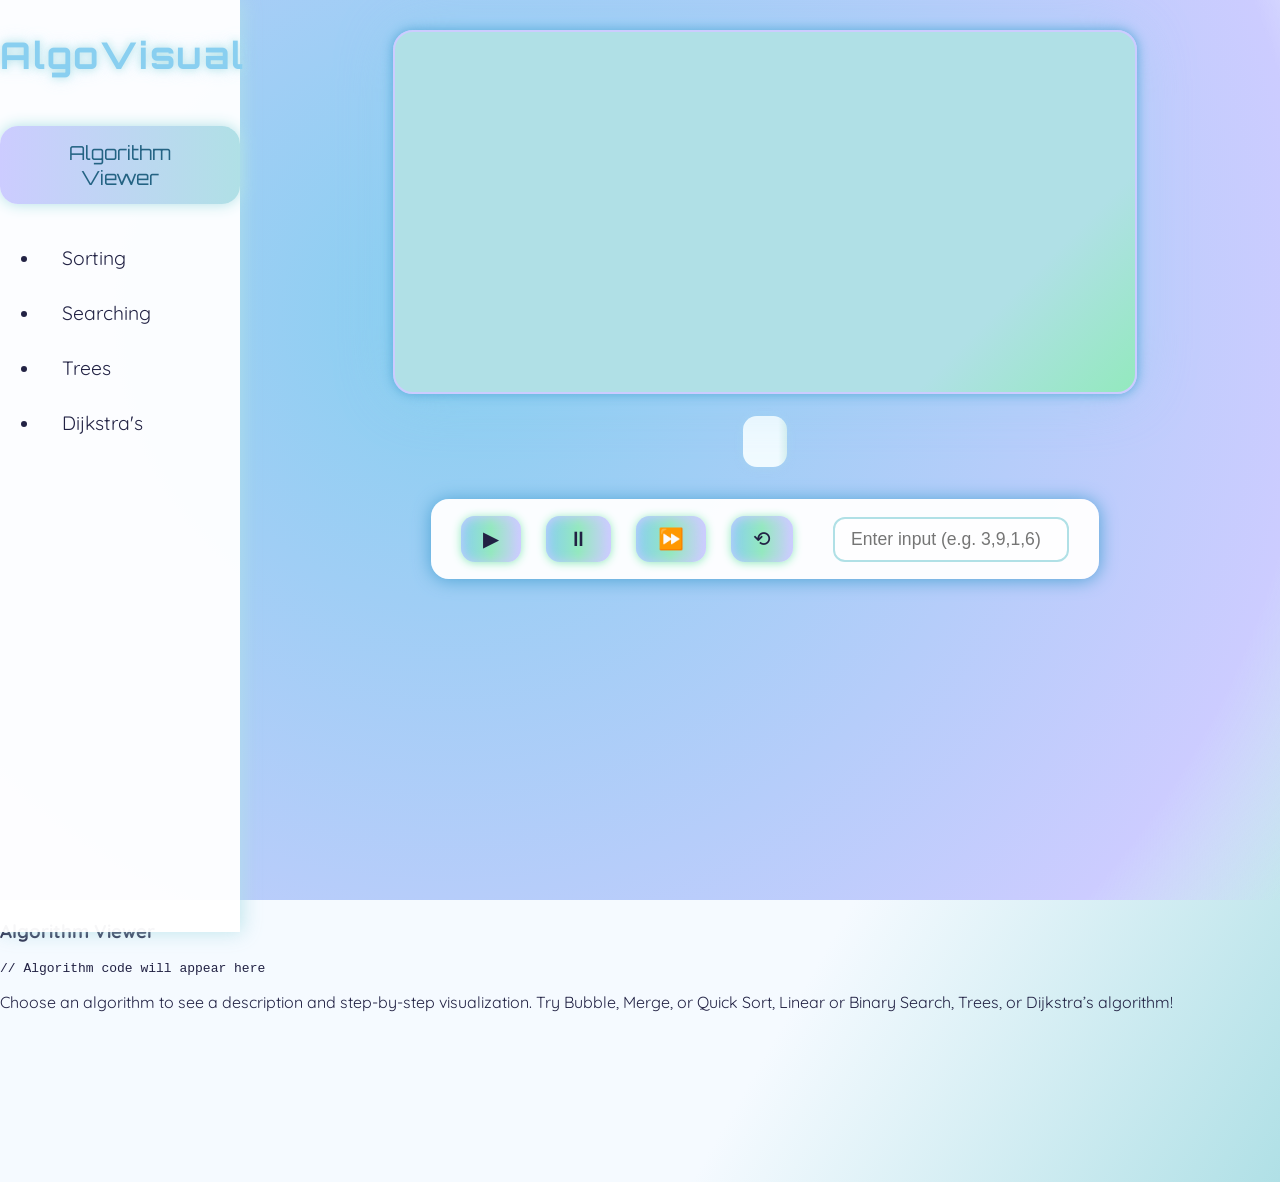
==== dropage.html @ 3739903c "First Commit" ====
<!DOCTYPE html>
<html lang="en">
  <head>
    <meta charset="UTF-8" />
    <title>Futuristic Algorithm Visualizer</title>
    <link
      href="https://fonts.googleapis.com/css?family=Orbitron:700&display=swap"
      rel="stylesheet"
    />
    <link
      href="https://fonts.googleapis.com/css?family=Quicksand:500,700&display=swap"
      rel="stylesheet"
    />
    <style>
      :root {
        --main-bg: #f5faff;
        --card-bg: rgba(255, 255, 255, 0.96);
        --baby-blue: #89cff0;
        --powder-blue: #b0e0e6;
        --periwinkle: #ccccff;
        --seafoam-green: #93e9be;
        --accent-blue: #4da3d4;
        --shadow-green: #93e9be55;
        --hover-blue: #b0e0e6;
        --active-bg: #e8f9fc;
        --active-border: #93e9be;
        --subtopic-bg: #e1f3fc;
        --subtopic-active: #89cff020;
        --modal-bg: rgba(245, 250, 255, 0.98);
        --glow: 0 0 8px #b0e0e6, 0 0 18px #89cff055;
        --font-head: "Orbitron", Arial, sans-serif;
        --font-menu: "Quicksand", Arial, sans-serif;
        --step-bg: linear-gradient(90deg, #f0faff 80%, #d5eeef 100%);
      }
      body {
        margin: 0;
        background: linear-gradient(
          120deg,
          var(--main-bg) 70%,
          var(--powder-blue) 100%
        );
        font-family: var(--font-menu);
        color: #224;
        min-height: 100vh;
        overflow: hidden;
      }
      #main-bg {
        position: fixed;
        top: 0;
        left: 0;
        width: 100vw;
        height: 100vh;
        z-index: -2;
        background: radial-gradient(
          circle at 35% 35%,
          var(--baby-blue) 0%,
          var(--periwinkle) 85%,
          transparent 100%
        );
      }
      #sidebar {
        width: 240px;
        height: 100vh;
        background: var(--card-bg);
        box-shadow: 2px 0 18px #b0e0e6cc;
        display: flex;
        flex-direction: column;
        align-items: flex-start;
        justify-content: flex-start;
        padding: 32px 0 0 0;
        position: fixed;
        left: 0;
        top: 0;
        z-index: 2;
        gap: 32px;
      }
      #sidebar h2 {
        font-family: var(--font-head);
        color: var(--baby-blue);
        font-size: 2.3rem;
        font-weight: bold;
        text-align: center;
        letter-spacing: 2px;
        margin: 0 auto 1rem auto;
        text-shadow: var(--glow);
        width: 100%;
      }
      #sidebar .tab-btn {
        background: linear-gradient(
          90deg,
          var(--periwinkle),
          var(--powder-blue)
        );
        border: none;
        color: #246383;
        border-radius: 18px;
        font-size: 1.21rem;
        font-family: var(--font-head);
        cursor: pointer;
        padding: 14px 36px;
        box-shadow: 0 0 15px var(--powder-blue);
        transition: background 0.18s, color 0.18s;
        margin: 0 auto 0 auto;
        display: block;
      }
      #sidebar .tab-btn:hover,
      #sidebar .tab-btn.selected {
        background: linear-gradient(
          90deg,
          var(--baby-blue),
          var(--powder-blue)
        );
        color: #224;
        box-shadow: 0 0 22px var(--seafoam-green);
      }
      #topics {
        width: 95%;
        margin: 0 auto;
      }
      #topics > li {
        font-family: var(--font-menu);
        font-size: 1.21rem;
        text-align: left;
        margin-bottom: 11px;
        padding: 10px 22px;
        cursor: pointer;
        border-radius: 14px;
        transition: background 0.15s, color 0.13s;
        background: none;
      }
      #topics > li:hover {
        background: var(--hover-blue);
        color: #246383;
      }
      #topics > li.selected {
        background: var(--active-bg);
        box-shadow: 0 0 13px var(--shadow-green);
        color: #246383;
        border: 2px solid var(--active-border);
      }
      .dropdown > ul {
        display: none;
        margin-top: 10px;
        padding-left: 0;
      }
      .dropdown.open > ul {
        display: flex;
        flex-direction: column;
        gap: 10px;
        animation: dropdownAppear 0.18s cubic-bezier(0.23, 2, 0.45, 0.65)
          alternate;
      }
      @keyframes dropdownAppear {
        from {
          transform: scaleY(0.7);
          opacity: 0;
        }
        to {
          transform: scaleY(1);
          opacity: 1;
        }
      }
      .dropdown > ul > li {
        font-size: 1.08rem;
        background: var(--subtopic-bg);
        color: #215079;
        margin: 0;
        padding: 15px 20px;
        border-radius: 16px;
        box-shadow: 0 0 11px var(--powder-blue) inset,
          0 0 0px var(--accent-blue);
        margin-bottom: 2px;
        font-family: var(--font-head);
        transition: background 0.17s, box-shadow 0.14s, color 0.15s;
        cursor: pointer;
      }
      .dropdown > ul > li:hover {
        background: var(--active-bg);
        color: #00496b;
        box-shadow: 0 0 17px var(--baby-blue) inset;
      }
      .dropdown > ul > li.selected {
        background: var(--subtopic-active);
        color: #0c466e;
        box-shadow: 0 0 10px var(--seafoam-green) inset,
          0 0 19px var(--powder-blue);
      }
      main#visualizer-area {
        margin-left: 250px;
        min-height: 100vh;
        display: flex;
        flex-direction: column;
        align-items: center;
        justify-content: flex-start;
        position: relative;
      }
      #viz-canvas {
        margin-top: 30px;
        width: 740px;
        height: 360px;
        background: linear-gradient(
          135deg,
          var(--powder-blue) 80%,
          var(--seafoam-green) 100%
        );
        box-shadow: 0 2px 60px #89cff055, 0 0 12px var(--accent-blue);
        border-radius: 20px;
        position: relative;
        overflow: hidden;
        border: 2px solid var(--periwinkle);
        z-index: 1;
        display: flex;
        align-items: flex-end;
        justify-content: flex-start;
      }
      .bar-container {
        display: inline-flex;
        flex-direction: column;
        align-items: center;
        margin: 0 12px;
        justify-content: flex-end;
      }
      .array-label {
        font-family: "Orbitron", Arial, sans-serif;
        font-size: 1.22rem;
        margin-bottom: 8px;
        text-shadow: 0 1px 5px #eef9fa;
        letter-spacing: 2px;
        transition: color 0.3s, font-weight 0.3s;
        min-width: 28px;
        text-align: center;
        font-variant-numeric: tabular-nums;
        border-radius: 5px;
        padding: 1px 2px;
        box-sizing: border-box;
      }
      .bar {
        width: 28px;
        min-height: 16px;
        border-radius: 6px;
        background: var(--baby-blue);
        transition: background 0.3s, height 0.3s;
      }
      /* Color states for highlight and swap */
      .label-highlight {
        color: #25baaa !important;
        font-weight: bold !important;
        background: #e6fbf8;
      }
      .label-swap {
        color: #e67a7a !important;
        font-weight: bold !important;
        background: #fff2f2;
      }
      .bar-highlight {
        background: #93e9be !important;
      }
      .bar-swap {
        background: #ffbab6 !important;
      }
      /* Step info styling */
      #step-info {
        text-align: center;
        margin: 22px auto 10px auto;
        color: #24577a;
        font-family: "Quicksand", Arial, sans-serif;
        background: var(--step-bg);
        box-shadow: 0 1px 10px #b0e0e644;
        border-radius: 14px;
        font-size: 1.15rem;
        letter-spacing: 1px;
        max-width: 64vw;
        padding: 9px 22px 10px 22px;
        min-height: 32px;
      }
      #control-panel {
        margin-top: 22px;
        display: flex;
        background: var(--card-bg);
        border-radius: 18px;
        padding: 17px 30px;
        box-shadow: 0 1px 18px var(--accent-blue);
        align-items: center;
        gap: 20px;
      }
      #control-panel button {
        background: linear-gradient(
          90deg,
          var(--baby-blue),
          var(--seafoam-green),
          var(--periwinkle)
        );
        color: #224;
        border: none;
        font-size: 1.3rem;
        padding: 11px 22px;
        border-radius: 14px;
        margin-right: 5px;
        box-shadow: 0 1px 10px var(--seafoam-green),
          0 1px 12px var(--periwinkle) inset;
        cursor: pointer;
        outline: none;
        transition: transform 0.13s cubic-bezier(0.3, 1.3, 0.6, 1.2),
          box-shadow 0.15s;
      }
      #control-panel button:hover {
        transform: scale(1.1);
        box-shadow: 0 0 22px var(--baby-blue),
          0 2px 16px var(--seafoam-green) inset;
        color: #222;
      }
      #user-input {
        background: #fff7;
        color: #224;
        border: 2px solid var(--powder-blue);
        border-radius: 12px;
        padding: 10px 16px;
        font-size: 1.1rem;
        outline: none;
        margin-left: 15px;
        width: 200px;
      }
      #user-input:focus {
        box-shadow: 0 0 12px var(--seafoam-green);
        border-color: var(--seafoam-green);
      }
    </style>
  </head>
  <body>
    <div id="main-bg"></div>
    <nav id="sidebar">
      <h2>AlgoVisual</h2>
      <button class="tab-btn" id="algoTab">Algorithm Viewer</button>
      <ul id="topics">
        <li class="dropdown" onclick="toggleDropdown(this)">
          Sorting
          <ul>
            <li onclick="activateSubtopic(this)">Bubble Sort</li>
            <li onclick="activateSubtopic(this)">Merge Sort</li>
            <li onclick="activateSubtopic(this)">Quick Sort</li>
          </ul>
        </li>
        <li class="dropdown" onclick="toggleDropdown(this)">
          Searching
          <ul>
            <li onclick="activateSubtopic(this)">Linear Search</li>
            <li onclick="activateSubtopic(this)">Binary Search</li>
          </ul>
        </li>
        <li class="dropdown" onclick="toggleDropdown(this)">
          Trees
          <ul>
            <li onclick="activateSubtopic(this)">Linear Tree</li>
            <li onclick="activateSubtopic(this)">Binary Tree</li>
          </ul>
        </li>
        <li onclick="activateSubtopic(this)">Dijkstra's</li>
      </ul>
    </nav>
    <main id="visualizer-area">
      <div id="viz-canvas"></div>
      <div id="step-info"></div>
      <div id="control-panel">
        <button title="Start">▶</button>
        <button title="Pause">⏸</button>
        <button title="Step">⏩</button>
        <button title="Reset">⟲</button>
        <input
          type="text"
          id="user-input"
          placeholder="Enter input (e.g. 3,9,1,6)"
        />
      </div>
    </main>
    <aside id="info-panel">
      <h3 id="algo-title">Algorithm Viewer</h3>
      <pre id="algo-code">// Algorithm code will appear here</pre>
      <p id="algo-desc">
        Choose an algorithm to see a description and step-by-step visualization.
        Try Bubble, Merge, or Quick Sort, Linear or Binary Search, Trees, or
        Dijkstra’s algorithm!
      </p>
      <canvas id="complexity-chart"></canvas>
    </aside>
    <script>
      function toggleDropdown(el) {
        document.querySelectorAll(".dropdown").forEach((li) => {
          if (li !== el) li.classList.remove("open");
        });
        el.classList.toggle("open");
      }
      function activateSubtopic(elem) {
        document
          .querySelectorAll(".dropdown ul li, #topics > li")
          .forEach((li) => li.classList.remove("selected"));
        elem.classList.add("selected");
      }
      document.getElementById("algoTab").onclick = function () {
        document.getElementById("algoModal").classList.add("show");
        document.getElementById("algoTab").classList.add("selected");
      };
      function closeModal() {
        document.getElementById("algoModal").classList.remove("show");
        document.getElementById("algoTab").classList.remove("selected");
      }
    </script>
    <script src="main.js" defer></script>
  </body>
</html>
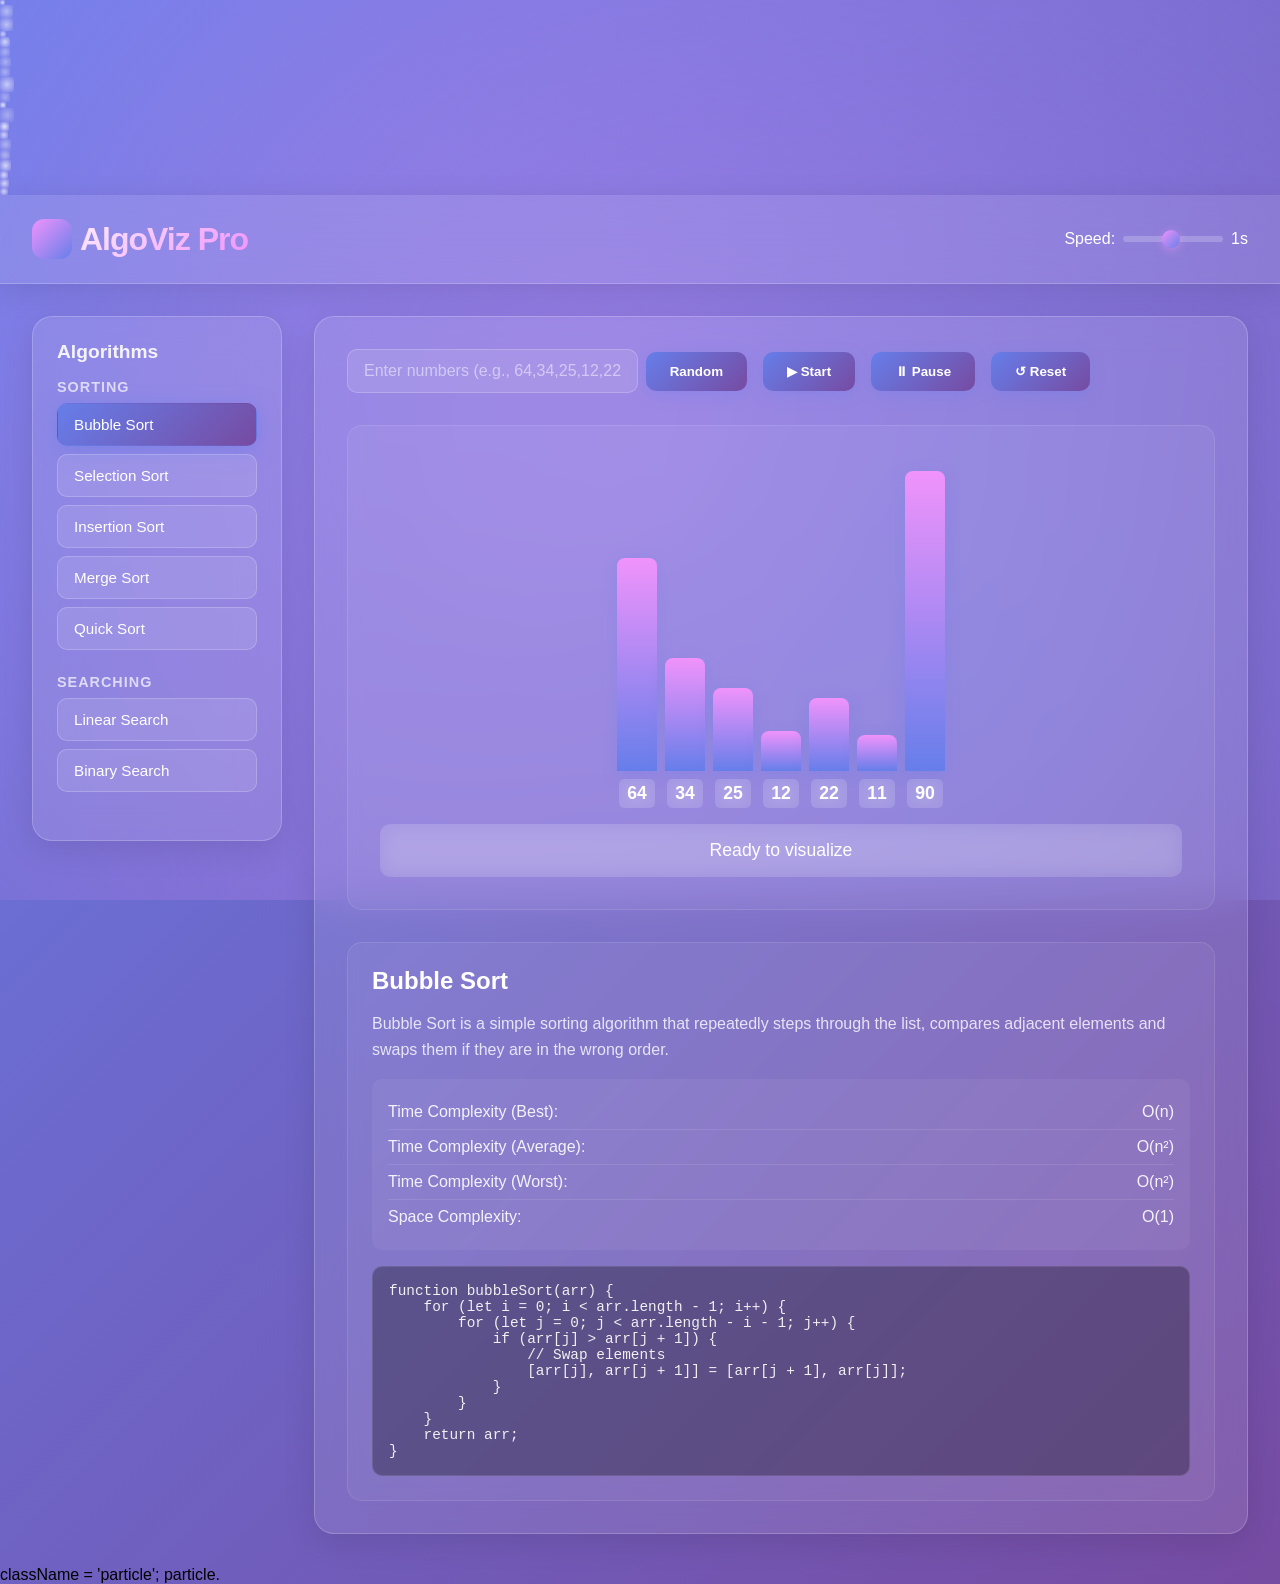
==== commit 321fa303: "remote main.js and integrated in dropage.html" ====
--- a/dropage.html
+++ b/dropage.html
@@ -2,408 +2,1410 @@
 <html lang="en">
   <head>
     <meta charset="UTF-8" />
-    <title>Futuristic Algorithm Visualizer</title>
-    <link
-      href="https://fonts.googleapis.com/css?family=Orbitron:700&display=swap"
-      rel="stylesheet"
-    />
-    <link
-      href="https://fonts.googleapis.com/css?family=Quicksand:500,700&display=swap"
-      rel="stylesheet"
-    />
+    <meta name="viewport" content="width=device-width, initial-scale=1.0" />
+    <title>AlgoViz Pro - Interactive Algorithm Visualizer</title>
     <style>
+      * {
+        margin: 0;
+        padding: 0;
+        box-sizing: border-box;
+      }
+
       :root {
-        --main-bg: #f5faff;
-        --card-bg: rgba(255, 255, 255, 0.96);
-        --baby-blue: #89cff0;
-        --powder-blue: #b0e0e6;
-        --periwinkle: #ccccff;
-        --seafoam-green: #93e9be;
-        --accent-blue: #4da3d4;
-        --shadow-green: #93e9be55;
-        --hover-blue: #b0e0e6;
-        --active-bg: #e8f9fc;
-        --active-border: #93e9be;
-        --subtopic-bg: #e1f3fc;
-        --subtopic-active: #89cff020;
-        --modal-bg: rgba(245, 250, 255, 0.98);
-        --glow: 0 0 8px #b0e0e6, 0 0 18px #89cff055;
-        --font-head: "Orbitron", Arial, sans-serif;
-        --font-menu: "Quicksand", Arial, sans-serif;
-        --step-bg: linear-gradient(90deg, #f0faff 80%, #d5eeef 100%);
-      }
+        --primary: #667eea;
+        --secondary: #764ba2;
+        --accent: #f093fb;
+        --success: #4ade80;
+        --warning: #fbbf24;
+        --danger: #f87171;
+        --dark: #1e293b;
+        --light: #f1f5f9;
+        --glass: rgba(255, 255, 255, 0.1);
+        --glass-border: rgba(255, 255, 255, 0.2);
+      }
+
       body {
-        margin: 0;
-        background: linear-gradient(
-          120deg,
-          var(--main-bg) 70%,
-          var(--powder-blue) 100%
-        );
-        font-family: var(--font-menu);
-        color: #224;
+        font-family: "Inter", -apple-system, BlinkMacSystemFont, "Segoe UI",
+          sans-serif;
+        background: linear-gradient(135deg, #667eea 0%, #764ba2 100%);
         min-height: 100vh;
-        overflow: hidden;
-      }
-      #main-bg {
+        overflow-x: hidden;
+        position: relative;
+      }
+
+      /* Animated background */
+      .bg-animation {
         position: fixed;
+        width: 100%;
+        height: 100%;
         top: 0;
         left: 0;
-        width: 100vw;
-        height: 100vh;
-        z-index: -2;
+        z-index: -1;
+        overflow: hidden;
+      }
+
+      .bg-animation::before {
+        content: "";
+        position: absolute;
+        width: 200%;
+        height: 200%;
+        top: -50%;
+        left: -50%;
         background: radial-gradient(
-          circle at 35% 35%,
-          var(--baby-blue) 0%,
-          var(--periwinkle) 85%,
-          transparent 100%
+          circle,
+          rgba(240, 147, 251, 0.4) 0%,
+          transparent 70%
         );
-      }
-      #sidebar {
-        width: 240px;
-        height: 100vh;
-        background: var(--card-bg);
-        box-shadow: 2px 0 18px #b0e0e6cc;
+        animation: rotate 30s linear infinite;
+      }
+
+      .bg-animation::after {
+        content: "";
+        position: absolute;
+        width: 150%;
+        height: 150%;
+        bottom: -50%;
+        right: -50%;
+        background: radial-gradient(
+          circle,
+          rgba(102, 126, 234, 0.4) 0%,
+          transparent 70%
+        );
+        animation: rotate-reverse 25s linear infinite;
+      }
+
+      @keyframes rotate {
+        0% {
+          transform: rotate(0deg);
+        }
+        100% {
+          transform: rotate(360deg);
+        }
+      }
+
+      @keyframes rotate-reverse {
+        0% {
+          transform: rotate(360deg);
+        }
+        100% {
+          transform: rotate(0deg);
+        }
+      }
+
+      /* Floating particles */
+      .particle {
+        position: fixed;
+        pointer-events: none;
+        opacity: 0.5;
+        animation: float 20s infinite linear;
+      }
+
+      @keyframes float {
+        0% {
+          transform: translateY(100vh) translateX(0) rotate(0deg);
+          opacity: 0;
+        }
+        10% {
+          opacity: 0.5;
+        }
+        90% {
+          opacity: 0.5;
+        }
+        100% {
+          transform: translateY(-100vh) translateX(100px) rotate(720deg);
+          opacity: 0;
+        }
+      }
+
+      /* Header */
+      .header {
+        background: var(--glass);
+        backdrop-filter: blur(20px);
+        border-bottom: 1px solid var(--glass-border);
+        padding: 1.5rem 2rem;
         display: flex;
-        flex-direction: column;
-        align-items: flex-start;
-        justify-content: flex-start;
-        padding: 32px 0 0 0;
-        position: fixed;
-        left: 0;
+        justify-content: space-between;
+        align-items: center;
+        position: sticky;
         top: 0;
-        z-index: 2;
-        gap: 32px;
-      }
-      #sidebar h2 {
-        font-family: var(--font-head);
-        color: var(--baby-blue);
-        font-size: 2.3rem;
-        font-weight: bold;
-        text-align: center;
-        letter-spacing: 2px;
-        margin: 0 auto 1rem auto;
-        text-shadow: var(--glow);
+        z-index: 100;
+        box-shadow: 0 8px 32px rgba(0, 0, 0, 0.1);
+      }
+
+      .logo {
+        font-size: 2rem;
+        font-weight: 800;
+        background: linear-gradient(135deg, #fff, #f093fb);
+        -webkit-background-clip: text;
+        -webkit-text-fill-color: transparent;
+        background-clip: text;
+        letter-spacing: -1px;
+        display: flex;
+        align-items: center;
+        gap: 0.5rem;
+      }
+
+      .logo-icon {
+        width: 40px;
+        height: 40px;
+        background: linear-gradient(135deg, var(--accent), var(--primary));
+        border-radius: 12px;
+        display: flex;
+        align-items: center;
+        justify-content: center;
+        font-size: 1.5rem;
+        animation: pulse-glow 2s ease-in-out infinite;
+      }
+
+      @keyframes pulse-glow {
+        0%,
+        100% {
+          box-shadow: 0 0 20px rgba(240, 147, 251, 0.5);
+        }
+        50% {
+          box-shadow: 0 0 40px rgba(240, 147, 251, 0.8);
+        }
+      }
+
+      /* Main container */
+      .container {
+        max-width: 1400px;
+        margin: 2rem auto;
+        padding: 0 2rem;
+        display: grid;
+        grid-template-columns: 250px 1fr;
+        gap: 2rem;
+      }
+
+      /* Sidebar */
+      .sidebar {
+        background: var(--glass);
+        backdrop-filter: blur(20px);
+        border: 1px solid var(--glass-border);
+        border-radius: 20px;
+        padding: 1.5rem;
+        height: fit-content;
+        position: sticky;
+        top: 100px;
+        box-shadow: 0 8px 32px rgba(0, 0, 0, 0.1);
+      }
+
+      .sidebar h3 {
+        color: white;
+        margin-bottom: 1rem;
+        font-size: 1.2rem;
+        opacity: 0.9;
+      }
+
+      .algo-category {
+        margin-bottom: 1rem;
+      }
+
+      .category-title {
+        color: rgba(255, 255, 255, 0.7);
+        font-size: 0.9rem;
+        font-weight: 600;
+        margin-bottom: 0.5rem;
+        text-transform: uppercase;
+        letter-spacing: 1px;
+      }
+
+      .algo-btn {
         width: 100%;
-      }
-      #sidebar .tab-btn {
+        padding: 0.75rem 1rem;
+        background: rgba(255, 255, 255, 0.1);
+        border: 1px solid rgba(255, 255, 255, 0.2);
+        color: white;
+        border-radius: 10px;
+        cursor: pointer;
+        transition: all 0.3s cubic-bezier(0.4, 0, 0.2, 1);
+        margin-bottom: 0.5rem;
+        font-size: 0.95rem;
+        text-align: left;
+        position: relative;
+        overflow: hidden;
+      }
+
+      .algo-btn::before {
+        content: "";
+        position: absolute;
+        top: 0;
+        left: -100%;
+        width: 100%;
+        height: 100%;
         background: linear-gradient(
           90deg,
-          var(--periwinkle),
-          var(--powder-blue)
+          transparent,
+          rgba(255, 255, 255, 0.2),
+          transparent
         );
-        border: none;
-        color: #246383;
-        border-radius: 18px;
-        font-size: 1.21rem;
-        font-family: var(--font-head);
-        cursor: pointer;
-        padding: 14px 36px;
-        box-shadow: 0 0 15px var(--powder-blue);
-        transition: background 0.18s, color 0.18s;
-        margin: 0 auto 0 auto;
-        display: block;
-      }
-      #sidebar .tab-btn:hover,
-      #sidebar .tab-btn.selected {
-        background: linear-gradient(
-          90deg,
-          var(--baby-blue),
-          var(--powder-blue)
-        );
-        color: #224;
-        box-shadow: 0 0 22px var(--seafoam-green);
-      }
-      #topics {
-        width: 95%;
-        margin: 0 auto;
-      }
-      #topics > li {
-        font-family: var(--font-menu);
-        font-size: 1.21rem;
-        text-align: left;
-        margin-bottom: 11px;
-        padding: 10px 22px;
-        cursor: pointer;
-        border-radius: 14px;
-        transition: background 0.15s, color 0.13s;
-        background: none;
-      }
-      #topics > li:hover {
-        background: var(--hover-blue);
-        color: #246383;
-      }
-      #topics > li.selected {
-        background: var(--active-bg);
-        box-shadow: 0 0 13px var(--shadow-green);
-        color: #246383;
-        border: 2px solid var(--active-border);
-      }
-      .dropdown > ul {
-        display: none;
-        margin-top: 10px;
-        padding-left: 0;
-      }
-      .dropdown.open > ul {
+        transition: left 0.5s;
+      }
+
+      .algo-btn:hover {
+        transform: translateX(5px);
+        background: rgba(255, 255, 255, 0.2);
+        border-color: rgba(255, 255, 255, 0.4);
+        box-shadow: 0 4px 20px rgba(240, 147, 251, 0.3);
+      }
+
+      .algo-btn:hover::before {
+        left: 100%;
+      }
+
+      .algo-btn.active {
+        background: linear-gradient(135deg, var(--primary), var(--secondary));
+        border-color: transparent;
+        box-shadow: 0 4px 20px rgba(102, 126, 234, 0.5);
+      }
+
+      /* Main content */
+      .main-content {
+        background: var(--glass);
+        backdrop-filter: blur(20px);
+        border: 1px solid var(--glass-border);
+        border-radius: 20px;
+        padding: 2rem;
+        box-shadow: 0 8px 32px rgba(0, 0, 0, 0.1);
+      }
+
+      /* Visualization canvas */
+      .viz-container {
+        background: rgba(255, 255, 255, 0.05);
+        border-radius: 15px;
+        padding: 2rem;
+        margin-bottom: 2rem;
+        min-height: 400px;
+        position: relative;
+        overflow: hidden;
+        border: 1px solid rgba(255, 255, 255, 0.1);
+      }
+
+      .viz-canvas {
         display: flex;
-        flex-direction: column;
-        gap: 10px;
-        animation: dropdownAppear 0.18s cubic-bezier(0.23, 2, 0.45, 0.65)
-          alternate;
-      }
-      @keyframes dropdownAppear {
-        from {
-          transform: scaleY(0.7);
-          opacity: 0;
-        }
-        to {
-          transform: scaleY(1);
-          opacity: 1;
-        }
-      }
-      .dropdown > ul > li {
-        font-size: 1.08rem;
-        background: var(--subtopic-bg);
-        color: #215079;
-        margin: 0;
-        padding: 15px 20px;
-        border-radius: 16px;
-        box-shadow: 0 0 11px var(--powder-blue) inset,
-          0 0 0px var(--accent-blue);
-        margin-bottom: 2px;
-        font-family: var(--font-head);
-        transition: background 0.17s, box-shadow 0.14s, color 0.15s;
-        cursor: pointer;
-      }
-      .dropdown > ul > li:hover {
-        background: var(--active-bg);
-        color: #00496b;
-        box-shadow: 0 0 17px var(--baby-blue) inset;
-      }
-      .dropdown > ul > li.selected {
-        background: var(--subtopic-active);
-        color: #0c466e;
-        box-shadow: 0 0 10px var(--seafoam-green) inset,
-          0 0 19px var(--powder-blue);
-      }
-      main#visualizer-area {
-        margin-left: 250px;
-        min-height: 100vh;
+        align-items: flex-end;
+        justify-content: center;
+        gap: 8px;
+        min-height: 350px;
+        position: relative;
+      }
+
+      .array-bar {
         display: flex;
         flex-direction: column;
         align-items: center;
-        justify-content: flex-start;
         position: relative;
-      }
-      #viz-canvas {
-        margin-top: 30px;
-        width: 740px;
-        height: 360px;
-        background: linear-gradient(
-          135deg,
-          var(--powder-blue) 80%,
-          var(--seafoam-green) 100%
-        );
-        box-shadow: 0 2px 60px #89cff055, 0 0 12px var(--accent-blue);
-        border-radius: 20px;
+        transition: all 0.3s cubic-bezier(0.4, 0, 0.2, 1);
+      }
+
+      .bar {
+        width: 40px;
+        background: linear-gradient(180deg, var(--accent), var(--primary));
+        border-radius: 8px 8px 0 0;
+        position: relative;
+        transition: all 0.3s cubic-bezier(0.4, 0, 0.2, 1);
+        box-shadow: 0 4px 15px rgba(102, 126, 234, 0.3);
+      }
+
+      .bar.comparing {
+        background: linear-gradient(180deg, var(--warning), #f59e0b);
+        animation: pulse 0.5s ease-in-out;
+        box-shadow: 0 0 30px rgba(251, 191, 36, 0.6);
+      }
+
+      .bar.swapping {
+        background: linear-gradient(180deg, var(--danger), #ef4444);
+        animation: swap-animation 0.5s ease-in-out;
+        box-shadow: 0 0 30px rgba(248, 113, 113, 0.6);
+      }
+
+      .bar.sorted {
+        background: linear-gradient(180deg, var(--success), #22c55e);
+        animation: sorted-animation 0.5s ease-in-out;
+        box-shadow: 0 0 30px rgba(74, 222, 128, 0.6);
+      }
+
+      @keyframes pulse {
+        0%,
+        100% {
+          transform: scale(1);
+        }
+        50% {
+          transform: scale(1.1);
+        }
+      }
+
+      @keyframes swap-animation {
+        0% {
+          transform: translateY(0) rotate(0);
+        }
+        50% {
+          transform: translateY(-20px) rotate(5deg);
+        }
+        100% {
+          transform: translateY(0) rotate(0);
+        }
+      }
+
+      @keyframes sorted-animation {
+        0% {
+          transform: scale(1) translateY(0);
+        }
+        50% {
+          transform: scale(1.2) translateY(-10px);
+        }
+        100% {
+          transform: scale(1) translateY(0);
+        }
+      }
+
+      .bar-value {
+        color: white;
+        font-weight: 600;
+        font-size: 1.1rem;
+        margin-top: 0.5rem;
+        padding: 0.25rem 0.5rem;
+        background: rgba(255, 255, 255, 0.1);
+        border-radius: 5px;
+        backdrop-filter: blur(10px);
+        transition: all 0.3s;
+      }
+
+      .bar-value.highlight {
+        background: rgba(251, 191, 36, 0.3);
+        transform: scale(1.2);
+      }
+
+      /* Controls */
+      .controls {
+        display: flex;
+        gap: 1rem;
+        margin-bottom: 2rem;
+        flex-wrap: wrap;
+        align-items: center;
+      }
+
+      .control-btn {
+        padding: 0.75rem 1.5rem;
+        background: linear-gradient(135deg, var(--primary), var(--secondary));
+        border: none;
+        color: white;
+        border-radius: 10px;
+        cursor: pointer;
+        font-weight: 600;
+        transition: all 0.3s cubic-bezier(0.4, 0, 0.2, 1);
         position: relative;
         overflow: hidden;
-        border: 2px solid var(--periwinkle);
-        z-index: 1;
+        box-shadow: 0 4px 15px rgba(102, 126, 234, 0.3);
+      }
+
+      .control-btn::before {
+        content: "";
+        position: absolute;
+        top: 50%;
+        left: 50%;
+        width: 0;
+        height: 0;
+        border-radius: 50%;
+        background: rgba(255, 255, 255, 0.3);
+        transform: translate(-50%, -50%);
+        transition: width 0.6s, height 0.6s;
+      }
+
+      .control-btn:hover {
+        transform: translateY(-2px);
+        box-shadow: 0 6px 20px rgba(102, 126, 234, 0.4);
+      }
+
+      .control-btn:active::before {
+        width: 300px;
+        height: 300px;
+      }
+
+      .control-btn:disabled {
+        opacity: 0.5;
+        cursor: not-allowed;
+      }
+
+      .input-group {
         display: flex;
-        align-items: flex-end;
-        justify-content: flex-start;
-      }
-      .bar-container {
-        display: inline-flex;
-        flex-direction: column;
+        gap: 0.5rem;
         align-items: center;
-        margin: 0 12px;
-        justify-content: flex-end;
-      }
-      .array-label {
-        font-family: "Orbitron", Arial, sans-serif;
-        font-size: 1.22rem;
-        margin-bottom: 8px;
-        text-shadow: 0 1px 5px #eef9fa;
-        letter-spacing: 2px;
-        transition: color 0.3s, font-weight 0.3s;
-        min-width: 28px;
+        flex: 1;
+        max-width: 400px;
+      }
+
+      .array-input {
+        flex: 1;
+        padding: 0.75rem 1rem;
+        background: rgba(255, 255, 255, 0.1);
+        border: 1px solid rgba(255, 255, 255, 0.2);
+        color: white;
+        border-radius: 10px;
+        font-size: 1rem;
+        transition: all 0.3s;
+      }
+
+      .array-input::placeholder {
+        color: rgba(255, 255, 255, 0.5);
+      }
+
+      .array-input:focus {
+        outline: none;
+        background: rgba(255, 255, 255, 0.15);
+        border-color: var(--accent);
+        box-shadow: 0 0 20px rgba(240, 147, 251, 0.3);
+      }
+
+      .speed-control {
+        display: flex;
+        align-items: center;
+        gap: 0.5rem;
+        color: white;
+      }
+
+      .speed-slider {
+        width: 100px;
+        height: 6px;
+        background: rgba(255, 255, 255, 0.2);
+        border-radius: 3px;
+        outline: none;
+        -webkit-appearance: none;
+      }
+
+      .speed-slider::-webkit-slider-thumb {
+        -webkit-appearance: none;
+        width: 18px;
+        height: 18px;
+        background: linear-gradient(135deg, var(--accent), var(--primary));
+        border-radius: 50%;
+        cursor: pointer;
+        box-shadow: 0 2px 10px rgba(240, 147, 251, 0.5);
+      }
+
+      /* Info panel */
+      .info-panel {
+        background: rgba(255, 255, 255, 0.05);
+        border-radius: 15px;
+        padding: 1.5rem;
+        margin-top: 2rem;
+        border: 1px solid rgba(255, 255, 255, 0.1);
+      }
+
+      .info-title {
+        color: white;
+        font-size: 1.5rem;
+        margin-bottom: 1rem;
+        font-weight: 700;
+      }
+
+      .info-description {
+        color: rgba(255, 255, 255, 0.8);
+        line-height: 1.6;
+        margin-bottom: 1rem;
+      }
+
+      .complexity-table {
+        background: rgba(255, 255, 255, 0.05);
+        border-radius: 10px;
+        padding: 1rem;
+        margin-top: 1rem;
+      }
+
+      .complexity-row {
+        display: flex;
+        justify-content: space-between;
+        padding: 0.5rem 0;
+        color: rgba(255, 255, 255, 0.9);
+        border-bottom: 1px solid rgba(255, 255, 255, 0.1);
+      }
+
+      .complexity-row:last-child {
+        border-bottom: none;
+      }
+
+      .code-snippet {
+        background: rgba(0, 0, 0, 0.3);
+        border-radius: 10px;
+        padding: 1rem;
+        margin-top: 1rem;
+        color: #f0f0f0;
+        font-family: "Courier New", monospace;
+        font-size: 0.9rem;
+        overflow-x: auto;
+        border: 1px solid rgba(255, 255, 255, 0.1);
+      }
+
+      /* Status message */
+      .status-message {
         text-align: center;
-        font-variant-numeric: tabular-nums;
-        border-radius: 5px;
-        padding: 1px 2px;
-        box-sizing: border-box;
-      }
-      .bar {
-        width: 28px;
-        min-height: 16px;
-        border-radius: 6px;
-        background: var(--baby-blue);
-        transition: background 0.3s, height 0.3s;
-      }
-      /* Color states for highlight and swap */
-      .label-highlight {
-        color: #25baaa !important;
-        font-weight: bold !important;
-        background: #e6fbf8;
-      }
-      .label-swap {
-        color: #e67a7a !important;
-        font-weight: bold !important;
-        background: #fff2f2;
-      }
-      .bar-highlight {
-        background: #93e9be !important;
-      }
-      .bar-swap {
-        background: #ffbab6 !important;
-      }
-      /* Step info styling */
-      #step-info {
-        text-align: center;
-        margin: 22px auto 10px auto;
-        color: #24577a;
-        font-family: "Quicksand", Arial, sans-serif;
-        background: var(--step-bg);
-        box-shadow: 0 1px 10px #b0e0e644;
-        border-radius: 14px;
-        font-size: 1.15rem;
-        letter-spacing: 1px;
-        max-width: 64vw;
-        padding: 9px 22px 10px 22px;
-        min-height: 32px;
-      }
-      #control-panel {
-        margin-top: 22px;
+        color: white;
+        font-size: 1.1rem;
+        margin-top: 1rem;
+        padding: 1rem;
+        background: rgba(255, 255, 255, 0.1);
+        border-radius: 10px;
+        backdrop-filter: blur(10px);
+        min-height: 50px;
         display: flex;
-        background: var(--card-bg);
-        border-radius: 18px;
-        padding: 17px 30px;
-        box-shadow: 0 1px 18px var(--accent-blue);
         align-items: center;
-        gap: 20px;
-      }
-      #control-panel button {
-        background: linear-gradient(
-          90deg,
-          var(--baby-blue),
-          var(--seafoam-green),
-          var(--periwinkle)
-        );
-        color: #224;
-        border: none;
-        font-size: 1.3rem;
-        padding: 11px 22px;
-        border-radius: 14px;
-        margin-right: 5px;
-        box-shadow: 0 1px 10px var(--seafoam-green),
-          0 1px 12px var(--periwinkle) inset;
-        cursor: pointer;
-        outline: none;
-        transition: transform 0.13s cubic-bezier(0.3, 1.3, 0.6, 1.2),
-          box-shadow 0.15s;
-      }
-      #control-panel button:hover {
-        transform: scale(1.1);
-        box-shadow: 0 0 22px var(--baby-blue),
-          0 2px 16px var(--seafoam-green) inset;
-        color: #222;
-      }
-      #user-input {
-        background: #fff7;
-        color: #224;
-        border: 2px solid var(--powder-blue);
-        border-radius: 12px;
-        padding: 10px 16px;
-        font-size: 1.1rem;
-        outline: none;
-        margin-left: 15px;
-        width: 200px;
-      }
-      #user-input:focus {
-        box-shadow: 0 0 12px var(--seafoam-green);
-        border-color: var(--seafoam-green);
+        justify-content: center;
+        transition: all 0.3s;
+      }
+
+      .status-message.success {
+        background: rgba(74, 222, 128, 0.2);
+        border: 1px solid rgba(74, 222, 128, 0.3);
+      }
+
+      .status-message.warning {
+        background: rgba(251, 191, 36, 0.2);
+        border: 1px solid rgba(251, 191, 36, 0.3);
+      }
+
+      /* Responsive */
+      @media (max-width: 768px) {
+        .container {
+          grid-template-columns: 1fr;
+        }
+
+        .sidebar {
+          position: static;
+        }
+
+        .controls {
+          flex-direction: column;
+          align-items: stretch;
+        }
+
+        .input-group {
+          max-width: 100%;
+        }
       }
     </style>
   </head>
   <body>
-    <div id="main-bg"></div>
-    <nav id="sidebar">
-      <h2>AlgoVisual</h2>
-      <button class="tab-btn" id="algoTab">Algorithm Viewer</button>
-      <ul id="topics">
-        <li class="dropdown" onclick="toggleDropdown(this)">
-          Sorting
-          <ul>
-            <li onclick="activateSubtopic(this)">Bubble Sort</li>
-            <li onclick="activateSubtopic(this)">Merge Sort</li>
-            <li onclick="activateSubtopic(this)">Quick Sort</li>
-          </ul>
-        </li>
-        <li class="dropdown" onclick="toggleDropdown(this)">
-          Searching
-          <ul>
-            <li onclick="activateSubtopic(this)">Linear Search</li>
-            <li onclick="activateSubtopic(this)">Binary Search</li>
-          </ul>
-        </li>
-        <li class="dropdown" onclick="toggleDropdown(this)">
-          Trees
-          <ul>
-            <li onclick="activateSubtopic(this)">Linear Tree</li>
-            <li onclick="activateSubtopic(this)">Binary Tree</li>
-          </ul>
-        </li>
-        <li onclick="activateSubtopic(this)">Dijkstra's</li>
-      </ul>
-    </nav>
-    <main id="visualizer-area">
-      <div id="viz-canvas"></div>
-      <div id="step-info"></div>
-      <div id="control-panel">
-        <button title="Start">▶</button>
-        <button title="Pause">⏸</button>
-        <button title="Step">⏩</button>
-        <button title="Reset">⟲</button>
+    <div class="bg-animation"></div>
+
+    <!-- Floating particles -->
+    <div id="particles"></div>
+
+    <header class="header">
+      <div class="logo">
+        <div class="logo-icon">📊</div>
+        AlgoViz Pro
+      </div>
+      <div class="speed-control">
+        <span>Speed:</span>
         <input
-          type="text"
-          id="user-input"
-          placeholder="Enter input (e.g. 3,9,1,6)"
+          type="range"
+          class="speed-slider"
+          id="speedSlider"
+          min="100"
+          max="2000"
+          value="1000"
         />
+        <span id="speedValue">1s</span>
       </div>
-    </main>
-    <aside id="info-panel">
-      <h3 id="algo-title">Algorithm Viewer</h3>
-      <pre id="algo-code">// Algorithm code will appear here</pre>
-      <p id="algo-desc">
-        Choose an algorithm to see a description and step-by-step visualization.
-        Try Bubble, Merge, or Quick Sort, Linear or Binary Search, Trees, or
-        Dijkstra’s algorithm!
-      </p>
-      <canvas id="complexity-chart"></canvas>
-    </aside>
+    </header>
+
+    <div class="container">
+      <aside class="sidebar">
+        <h3>Algorithms</h3>
+
+        <div class="algo-category">
+          <div class="category-title">Sorting</div>
+          <button class="algo-btn active" data-algo="bubble">
+            Bubble Sort
+          </button>
+          <button class="algo-btn" data-algo="selection">Selection Sort</button>
+          <button class="algo-btn" data-algo="insertion">Insertion Sort</button>
+          <button class="algo-btn" data-algo="merge">Merge Sort</button>
+          <button class="algo-btn" data-algo="quick">Quick Sort</button>
+        </div>
+
+        <div class="algo-category">
+          <div class="category-title">Searching</div>
+          <button class="algo-btn" data-algo="linear">Linear Search</button>
+          <button class="algo-btn" data-algo="binary">Binary Search</button>
+        </div>
+      </aside>
+
+      <main class="main-content">
+        <div class="controls">
+          <div class="input-group">
+            <input
+              type="text"
+              class="array-input"
+              id="arrayInput"
+              placeholder="Enter numbers (e.g., 64,34,25,12,22)"
+            />
+            <button class="control-btn" id="generateBtn">Random</button>
+          </div>
+          <button class="control-btn" id="startBtn">▶ Start</button>
+          <button class="control-btn" id="pauseBtn">⏸ Pause</button>
+          <button class="control-btn" id="resetBtn">↺ Reset</button>
+        </div>
+
+        <div class="viz-container">
+          <div class="viz-canvas" id="vizCanvas"></div>
+          <div class="status-message" id="statusMessage">
+            Ready to visualize
+          </div>
+        </div>
+
+        <div class="info-panel">
+          <h2 class="info-title" id="algoTitle">Bubble Sort</h2>
+          <p class="info-description" id="algoDescription">
+            Bubble Sort is a simple sorting algorithm that repeatedly steps
+            through the list, compares adjacent elements and swaps them if they
+            are in the wrong order.
+          </p>
+
+          <div class="complexity-table">
+            <div class="complexity-row">
+              <span>Time Complexity (Best):</span>
+              <span id="timeBest">O(n)</span>
+            </div>
+            <div class="complexity-row">
+              <span>Time Complexity (Average):</span>
+              <span id="timeAvg">O(n²)</span>
+            </div>
+            <div class="complexity-row">
+              <span>Time Complexity (Worst):</span>
+              <span id="timeWorst">O(n²)</span>
+            </div>
+            <div class="complexity-row">
+              <span>Space Complexity:</span>
+              <span id="space">O(1)</span>
+            </div>
+          </div>
+
+          <pre class="code-snippet" id="codeSnippet">
+function bubbleSort(arr) {
+    for (let i = 0; i < arr.length - 1; i++) {
+        for (let j = 0; j < arr.length - i - 1; j++) {
+            if (arr[j] > arr[j + 1]) {
+                // Swap elements
+                [arr[j], arr[j + 1]] = [arr[j + 1], arr[j]];
+            }
+        }
+    }
+    return arr;
+}</pre
+          >
+        </div>
+      </main>
+    </div>
+
     <script>
-      function toggleDropdown(el) {
-        document.querySelectorAll(".dropdown").forEach((li) => {
-          if (li !== el) li.classList.remove("open");
+      // Global variables
+      let array = [64, 34, 25, 12, 22, 11, 90];
+      let currentAlgorithm = "bubble";
+      let animationSpeed = 1000;
+      let isAnimating = false;
+      let isPaused = false;
+      let animationTimeouts = [];
+
+      // Algorithm information
+      const algorithmInfo = {
+        bubble: {
+          title: "Bubble Sort",
+          description:
+            "Bubble Sort is a simple sorting algorithm that repeatedly steps through the list, compares adjacent elements and swaps them if they are in the wrong order.",
+          timeBest: "O(n)",
+          timeAvg: "O(n²)",
+          timeWorst: "O(n²)",
+          space: "O(1)",
+          code: `function bubbleSort(arr) {
+    for (let i = 0; i < arr.length - 1; i++) {
+        for (let j = 0; j < arr.length - i - 1; j++) {
+            if (arr[j] > arr[j + 1]) {
+                // Swap elements
+                [arr[j], arr[j + 1]] = [arr[j + 1], arr[j]];
+            }
+        }
+    }
+    return arr;
+}`,
+        },
+        selection: {
+          title: "Selection Sort",
+          description:
+            "Selection Sort divides the input list into a sorted and an unsorted region, and repeatedly selects the smallest element from the unsorted region to add to the sorted region.",
+          timeBest: "O(n²)",
+          timeAvg: "O(n²)",
+          timeWorst: "O(n²)",
+          space: "O(1)",
+          code: `function selectionSort(arr) {
+    for (let i = 0; i < arr.length - 1; i++) {
+        let minIdx = i;
+        for (let j = i + 1; j < arr.length; j++) {
+            if (arr[j] < arr[minIdx]) {
+                minIdx = j;
+            }
+        }
+        if (minIdx !== i) {
+            [arr[i], arr[minIdx]] = [arr[minIdx], arr[i]];
+        }
+    }
+    return arr;
+}`,
+        },
+        insertion: {
+          title: "Insertion Sort",
+          description:
+            "Insertion Sort builds the final sorted array one item at a time. It is much less efficient on large lists than more advanced algorithms.",
+          timeBest: "O(n)",
+          timeAvg: "O(n²)",
+          timeWorst: "O(n²)",
+          space: "O(1)",
+          code: `function insertionSort(arr) {
+    for (let i = 1; i < arr.length; i++) {
+        let key = arr[i];
+        let j = i - 1;
+        while (j >= 0 && arr[j] > key) {
+            arr[j + 1] = arr[j];
+            j--;
+        }
+        arr[j + 1] = key;
+    }
+    return arr;
+}`,
+        },
+        merge: {
+          title: "Merge Sort",
+          description:
+            "Merge Sort is a divide-and-conquer algorithm that divides the list into smaller sublists, sorts them, and then merges them back together.",
+          timeBest: "O(n log n)",
+          timeAvg: "O(n log n)",
+          timeWorst: "O(n log n)",
+          space: "O(n)",
+          code: `function mergeSort(arr) {
+    if (arr.length <= 1) return arr;
+    
+    const mid = Math.floor(arr.length / 2);
+    const left = mergeSort(arr.slice(0, mid));
+    const right = mergeSort(arr.slice(mid));
+    
+    return merge(left, right);
+}
+
+function merge(left, right) {
+    let result = [];
+    let i = 0, j = 0;
+    
+    while (i < left.length && j < right.length) {
+        if (left[i] < right[j]) {
+            result.push(left[i++]);
+        } else {
+            result.push(right[j++]);
+        }
+    }
+    
+    return result.concat(left.slice(i)).concat(right.slice(j));
+}`,
+        },
+        quick: {
+          title: "Quick Sort",
+          description:
+            "Quick Sort is a divide-and-conquer algorithm that picks a pivot element and partitions the array around it.",
+          timeBest: "O(n log n)",
+          timeAvg: "O(n log n)",
+          timeWorst: "O(n²)",
+          space: "O(log n)",
+          code: `function quickSort(arr, low = 0, high = arr.length - 1) {
+    if (low < high) {
+        const pivotIndex = partition(arr, low, high);
+        quickSort(arr, low, pivotIndex - 1);
+        quickSort(arr, pivotIndex + 1, high);
+    }
+    return arr;
+}
+
+function partition(arr, low, high) {
+    const pivot = arr[high];
+    let i = low - 1;
+    
+    for (let j = low; j < high; j++) {
+        if (arr[j] < pivot) {
+            i++;
+            [arr[i], arr[j]] = [arr[j], arr[i]];
+        }
+    }
+    
+    [arr[i + 1], arr[high]] = [arr[high], arr[i + 1]];
+    return i + 1;
+}`,
+        },
+        linear: {
+          title: "Linear Search",
+          description:
+            "Linear Search sequentially checks each element of the list until a match is found or the whole list has been searched.",
+          timeBest: "O(1)",
+          timeAvg: "O(n)",
+          timeWorst: "O(n)",
+          space: "O(1)",
+          code: `function linearSearch(arr, target) {
+    for (let i = 0; i < arr.length; i++) {
+        if (arr[i] === target) {
+            return i;
+        }
+    }
+    return -1;
+}`,
+        },
+        binary: {
+          title: "Binary Search",
+          description:
+            "Binary Search is a search algorithm that finds the position of a target value within a sorted array by repeatedly dividing the search interval in half.",
+          timeBest: "O(1)",
+          timeAvg: "O(log n)",
+          timeWorst: "O(log n)",
+          space: "O(1)",
+          code: `function binarySearch(arr, target) {
+    let left = 0;
+    let right = arr.length - 1;
+    
+    while (left <= right) {
+        const mid = Math.floor((left + right) / 2);
+        
+        if (arr[mid] === target) {
+            return mid;
+        } else if (arr[mid] < target) {
+            left = mid + 1;
+        } else {
+            right = mid - 1;
+        }
+    }
+    
+    return -1;
+}`,
+        },
+      };
+
+      // Initialize
+      document.addEventListener("DOMContentLoaded", () => {
+        createParticles();
+        renderArray();
+        updateAlgorithmInfo();
+
+        // Event listeners
+        document
+          .getElementById("startBtn")
+          .addEventListener("click", startAnimation);
+        document
+          .getElementById("pauseBtn")
+          .addEventListener("click", pauseAnimation);
+        document
+          .getElementById("resetBtn")
+          .addEventListener("click", resetAnimation);
+        document
+          .getElementById("generateBtn")
+          .addEventListener("click", generateRandomArray);
+        document
+          .getElementById("arrayInput")
+          .addEventListener("change", handleArrayInput);
+        document
+          .getElementById("speedSlider")
+          .addEventListener("input", handleSpeedChange);
+
+        // Algorithm buttons
+        document.querySelectorAll(".algo-btn").forEach((btn) => {
+          btn.addEventListener("click", (e) => {
+            document
+              .querySelectorAll(".algo-btn")
+              .forEach((b) => b.classList.remove("active"));
+            e.target.classList.add("active");
+            currentAlgorithm = e.target.dataset.algo;
+            resetAnimation();
+            updateAlgorithmInfo();
+          });
         });
-        el.classList.toggle("open");
-      }
-      function activateSubtopic(elem) {
-        document
-          .querySelectorAll(".dropdown ul li, #topics > li")
-          .forEach((li) => li.classList.remove("selected"));
-        elem.classList.add("selected");
-      }
-      document.getElementById("algoTab").onclick = function () {
-        document.getElementById("algoModal").classList.add("show");
-        document.getElementById("algoTab").classList.add("selected");
-      };
-      function closeModal() {
-        document.getElementById("algoModal").classList.remove("show");
-        document.getElementById("algoTab").classList.remove("selected");
+      });
+
+      // Create floating particles
+      function createParticles() {
+        const particlesContainer = document.getElementById("particles");
+        for (let i = 0; i < 20; i++) {
+          const particle = document.createElement("div");
+          particle.style.left = Math.random() * 100 + "%";
+          particle.style.width = Math.random() * 10 + 5 + "px";
+          particle.style.height = particle.style.width;
+          particle.style.background = `radial-gradient(circle, rgba(255, 255, 255, ${
+            Math.random() * 0.5 + 0.3
+          }), transparent)`;
+          particle.style.animationDelay = Math.random() * 20 + "s";
+          particle.style.animationDuration = Math.random() * 20 + 20 + "s";
+          particlesContainer.appendChild(particle);
+        }
+      }
+
+      // Render array
+      function renderArray(comparing = [], swapping = [], sorted = []) {
+        const canvas = document.getElementById("vizCanvas");
+        canvas.innerHTML = "";
+
+        const maxValue = Math.max(...array);
+
+        array.forEach((value, index) => {
+          const barContainer = document.createElement("div");
+          barContainer.className = "array-bar";
+
+          const bar = document.createElement("div");
+          bar.className = "bar";
+          const height = (value / maxValue) * 300;
+          bar.style.height = height + "px";
+
+          if (sorted.includes(index)) {
+            bar.classList.add("sorted");
+          } else if (swapping.includes(index)) {
+            bar.classList.add("swapping");
+          } else if (comparing.includes(index)) {
+            bar.classList.add("comparing");
+          }
+
+          const valueLabel = document.createElement("div");
+          valueLabel.className = "bar-value";
+          valueLabel.textContent = value;
+          if (comparing.includes(index) || swapping.includes(index)) {
+            valueLabel.classList.add("highlight");
+          }
+
+          barContainer.appendChild(bar);
+          barContainer.appendChild(valueLabel);
+          canvas.appendChild(barContainer);
+        });
+      }
+
+      // Update algorithm information
+      function updateAlgorithmInfo() {
+        const info = algorithmInfo[currentAlgorithm];
+        document.getElementById("algoTitle").textContent = info.title;
+        document.getElementById("algoDescription").textContent =
+          info.description;
+        document.getElementById("timeBest").textContent = info.timeBest;
+        document.getElementById("timeAvg").textContent = info.timeAvg;
+        document.getElementById("timeWorst").textContent = info.timeWorst;
+        document.getElementById("space").textContent = info.space;
+        document.getElementById("codeSnippet").textContent = info.code;
+      }
+
+      // Handle array input
+      function handleArrayInput(e) {
+        const input = e.target.value.trim();
+        if (input) {
+          const nums = input
+            .split(",")
+            .map((n) => parseInt(n.trim()))
+            .filter((n) => !isNaN(n));
+          if (nums.length > 0) {
+            array = nums.slice(0, 15); // Limit to 15 elements for visualization
+            resetAnimation();
+          }
+        }
+      }
+
+      // Generate random array
+      function generateRandomArray() {
+        const size = Math.floor(Math.random() * 8) + 8; // 8-15 elements
+        array = Array.from(
+          { length: size },
+          () => Math.floor(Math.random() * 99) + 1
+        );
+        document.getElementById("arrayInput").value = array.join(", ");
+        resetAnimation();
+      }
+
+      // Handle speed change
+      function handleSpeedChange(e) {
+        animationSpeed = 2100 - e.target.value; // Inverse for intuitive control
+        document.getElementById("speedValue").textContent =
+          (animationSpeed / 1000).toFixed(1) + "s";
+      }
+
+      // Animation controls
+      function startAnimation() {
+        if (isAnimating) return;
+
+        isAnimating = true;
+        isPaused = false;
+        document.getElementById("startBtn").disabled = true;
+        document.getElementById("statusMessage").textContent = "Sorting...";
+        document.getElementById("statusMessage").className =
+          "status-message warning";
+
+        switch (currentAlgorithm) {
+          case "bubble":
+            bubbleSort();
+            break;
+          case "selection":
+            selectionSort();
+            break;
+          case "insertion":
+            insertionSort();
+            break;
+          case "merge":
+            mergeSortAnimation();
+            break;
+          case "quick":
+            quickSortAnimation();
+            break;
+          case "linear":
+          case "binary":
+            searchAnimation();
+            break;
+        }
+      }
+
+      function pauseAnimation() {
+        isPaused = !isPaused;
+        document.getElementById("pauseBtn").textContent = isPaused
+          ? "▶ Resume"
+          : "⏸ Pause";
+      }
+
+      function resetAnimation() {
+        isAnimating = false;
+        isPaused = false;
+        animationTimeouts.forEach((timeout) => clearTimeout(timeout));
+        animationTimeouts = [];
+        document.getElementById("startBtn").disabled = false;
+        document.getElementById("pauseBtn").textContent = "⏸ Pause";
+        renderArray();
+        document.getElementById("statusMessage").textContent =
+          "Ready to visualize";
+        document.getElementById("statusMessage").className = "status-message";
+      }
+
+      // Bubble Sort Animation
+      async function bubbleSort() {
+        const arr = [...array];
+        const n = arr.length;
+        let sorted = [];
+
+        for (let i = 0; i < n - 1; i++) {
+          for (let j = 0; j < n - i - 1; j++) {
+            if (!isAnimating) return;
+            while (isPaused) {
+              await sleep(100);
+            }
+
+            renderArray([j, j + 1], [], sorted);
+            await sleep(animationSpeed);
+
+            if (arr[j] > arr[j + 1]) {
+              [arr[j], arr[j + 1]] = [arr[j + 1], arr[j]];
+              array = [...arr];
+              renderArray([], [j, j + 1], sorted);
+              await sleep(animationSpeed);
+            }
+          }
+          sorted.push(n - i - 1);
+        }
+        sorted.push(0);
+
+        finishAnimation(sorted);
+      }
+
+      // Selection Sort Animation
+      async function selectionSort() {
+        const arr = [...array];
+        const n = arr.length;
+        let sorted = [];
+
+        for (let i = 0; i < n - 1; i++) {
+          let minIdx = i;
+
+          for (let j = i + 1; j < n; j++) {
+            if (!isAnimating) return;
+            while (isPaused) {
+              await sleep(100);
+            }
+
+            renderArray([minIdx, j], [], sorted);
+            await sleep(animationSpeed);
+
+            if (arr[j] < arr[minIdx]) {
+              minIdx = j;
+            }
+          }
+
+          if (minIdx !== i) {
+            [arr[i], arr[minIdx]] = [arr[minIdx], arr[i]];
+            array = [...arr];
+            renderArray([], [i, minIdx], sorted);
+            await sleep(animationSpeed);
+          }
+
+          sorted.push(i);
+        }
+        sorted.push(n - 1);
+
+        finishAnimation(sorted);
+      }
+
+      // Insertion Sort Animation
+      async function insertionSort() {
+        const arr = [...array];
+        const n = arr.length;
+        let sorted = [0];
+
+        for (let i = 1; i < n; i++) {
+          let key = arr[i];
+          let j = i - 1;
+
+          while (j >= 0 && arr[j] > key) {
+            if (!isAnimating) return;
+            while (isPaused) {
+              await sleep(100);
+            }
+
+            renderArray([j, j + 1], [], sorted);
+            await sleep(animationSpeed);
+
+            arr[j + 1] = arr[j];
+            array = [...arr];
+            renderArray([], [j, j + 1], sorted);
+            await sleep(animationSpeed);
+
+            j--;
+          }
+
+          arr[j + 1] = key;
+          array = [...arr];
+          sorted.push(i);
+          renderArray([], [], sorted);
+          await sleep(animationSpeed);
+        }
+
+        finishAnimation(Array.from({ length: n }, (_, i) => i));
+      }
+
+      // Merge Sort Animation (simplified)
+      async function mergeSortAnimation() {
+        // For simplicity, we'll show a basic visualization
+        const arr = [...array];
+        const n = arr.length;
+
+        // Simulate merge sort with visual feedback
+        for (let size = 1; size < n; size *= 2) {
+          for (let start = 0; start < n - 1; start += 2 * size) {
+            if (!isAnimating) return;
+            while (isPaused) {
+              await sleep(100);
+            }
+
+            const mid = Math.min(start + size - 1, n - 1);
+            const end = Math.min(start + 2 * size - 1, n - 1);
+
+            // Highlight the subarrays being merged
+            const comparing = [];
+            for (let i = start; i <= end; i++) {
+              comparing.push(i);
+            }
+            renderArray(comparing, [], []);
+            await sleep(animationSpeed);
+
+            // Merge the subarrays
+            merge(arr, start, mid, end);
+            array = [...arr];
+            renderArray([], comparing, []);
+            await sleep(animationSpeed);
+          }
+        }
+
+        finishAnimation(Array.from({ length: n }, (_, i) => i));
+      }
+
+      function merge(arr, left, mid, right) {
+        const leftArr = arr.slice(left, mid + 1);
+        const rightArr = arr.slice(mid + 1, right + 1);
+
+        let i = 0,
+          j = 0,
+          k = left;
+
+        while (i < leftArr.length && j < rightArr.length) {
+          if (leftArr[i] <= rightArr[j]) {
+            arr[k++] = leftArr[i++];
+          } else {
+            arr[k++] = rightArr[j++];
+          }
+        }
+
+        while (i < leftArr.length) {
+          arr[k++] = leftArr[i++];
+        }
+
+        while (j < rightArr.length) {
+          arr[k++] = rightArr[j++];
+        }
+      }
+
+      // Quick Sort Animation (simplified)
+      async function quickSortAnimation() {
+        const arr = [...array];
+        await quickSortHelper(arr, 0, arr.length - 1);
+        finishAnimation(Array.from({ length: arr.length }, (_, i) => i));
+      }
+
+      async function quickSortHelper(arr, low, high) {
+        if (low < high) {
+          if (!isAnimating) return;
+          while (isPaused) {
+            await sleep(100);
+          }
+
+          const pivotIndex = await partition(arr, low, high);
+          await quickSortHelper(arr, low, pivotIndex - 1);
+          await quickSortHelper(arr, pivotIndex + 1, high);
+        }
+      }
+
+      async function partition(arr, low, high) {
+        const pivot = arr[high];
+        let i = low - 1;
+
+        renderArray([high], [], []);
+        await sleep(animationSpeed);
+
+        for (let j = low; j < high; j++) {
+          if (!isAnimating) return i + 1;
+          while (isPaused) {
+            await sleep(100);
+          }
+
+          renderArray([j, high], [], []);
+          await sleep(animationSpeed / 2);
+
+          if (arr[j] < pivot) {
+            i++;
+            [arr[i], arr[j]] = [arr[j], arr[i]];
+            array = [...arr];
+            renderArray([], [i, j], []);
+            await sleep(animationSpeed);
+          }
+        }
+
+        [arr[i + 1], arr[high]] = [arr[high], arr[i + 1]];
+        array = [...arr];
+        renderArray([], [i + 1, high], []);
+        await sleep(animationSpeed);
+
+        return i + 1;
+      }
+
+      // Search Animation
+      async function searchAnimation() {
+        const target = prompt("Enter a number to search:");
+        if (!target) return;
+
+        const targetNum = parseInt(target);
+        if (isNaN(targetNum)) {
+          alert("Please enter a valid number");
+          return;
+        }
+
+        document.getElementById(
+          "statusMessage"
+        ).textContent = `Searching for ${targetNum}...`;
+
+        if (currentAlgorithm === "binary") {
+          // Sort array first for binary search
+          array.sort((a, b) => a - b);
+          renderArray();
+          await sleep(1000);
+        }
+
+        const index =
+          currentAlgorithm === "linear"
+            ? await linearSearch(targetNum)
+            : await binarySearch(targetNum);
+
+        if (index !== -1) {
+          renderArray([], [], [index]);
+          document.getElementById(
+            "statusMessage"
+          ).textContent = `Found ${targetNum} at index ${index}!`;
+          document.getElementById("statusMessage").className =
+            "status-message success";
+        } else {
+          document.getElementById(
+            "statusMessage"
+          ).textContent = `${targetNum} not found in the array`;
+          document.getElementById("statusMessage").className = "status-message";
+        }
+
+        isAnimating = false;
+        document.getElementById("startBtn").disabled = false;
+      }
+
+      async function linearSearch(target) {
+        for (let i = 0; i < array.length; i++) {
+          if (!isAnimating) return -1;
+          while (isPaused) {
+            await sleep(100);
+          }
+
+          renderArray([i], [], []);
+          await sleep(animationSpeed);
+
+          if (array[i] === target) {
+            return i;
+          }
+        }
+        return -1;
+      }
+
+      async function binarySearch(target) {
+        let left = 0;
+        let right = array.length - 1;
+
+        while (left <= right) {
+          if (!isAnimating) return -1;
+          while (isPaused) {
+            await sleep(100);
+          }
+
+          const mid = Math.floor((left + right) / 2);
+
+          // Highlight search range
+          const range = [];
+          for (let i = left; i <= right; i++) {
+            range.push(i);
+          }
+          renderArray(range, [mid], []);
+          await sleep(animationSpeed);
+
+          if (array[mid] === target) {
+            return mid;
+          } else if (array[mid] < target) {
+            left = mid + 1;
+          } else {
+            right = mid - 1;
+          }
+        }
+
+        return -1;
+      }
+
+      // Finish animation
+      function finishAnimation(sortedIndices) {
+        renderArray([], [], sortedIndices);
+        document.getElementById("statusMessage").textContent =
+          "Sorting complete!";
+        document.getElementById("statusMessage").className =
+          "status-message success";
+        isAnimating = false;
+        document.getElementById("startBtn").disabled = false;
+      }
+
+      // Helper function
+      function sleep(ms) {
+        return new Promise((resolve) => setTimeout(resolve, ms));
       }
     </script>
-    <script src="main.js" defer></script>
   </body>
 </html>
+className = 'particle'; particle.
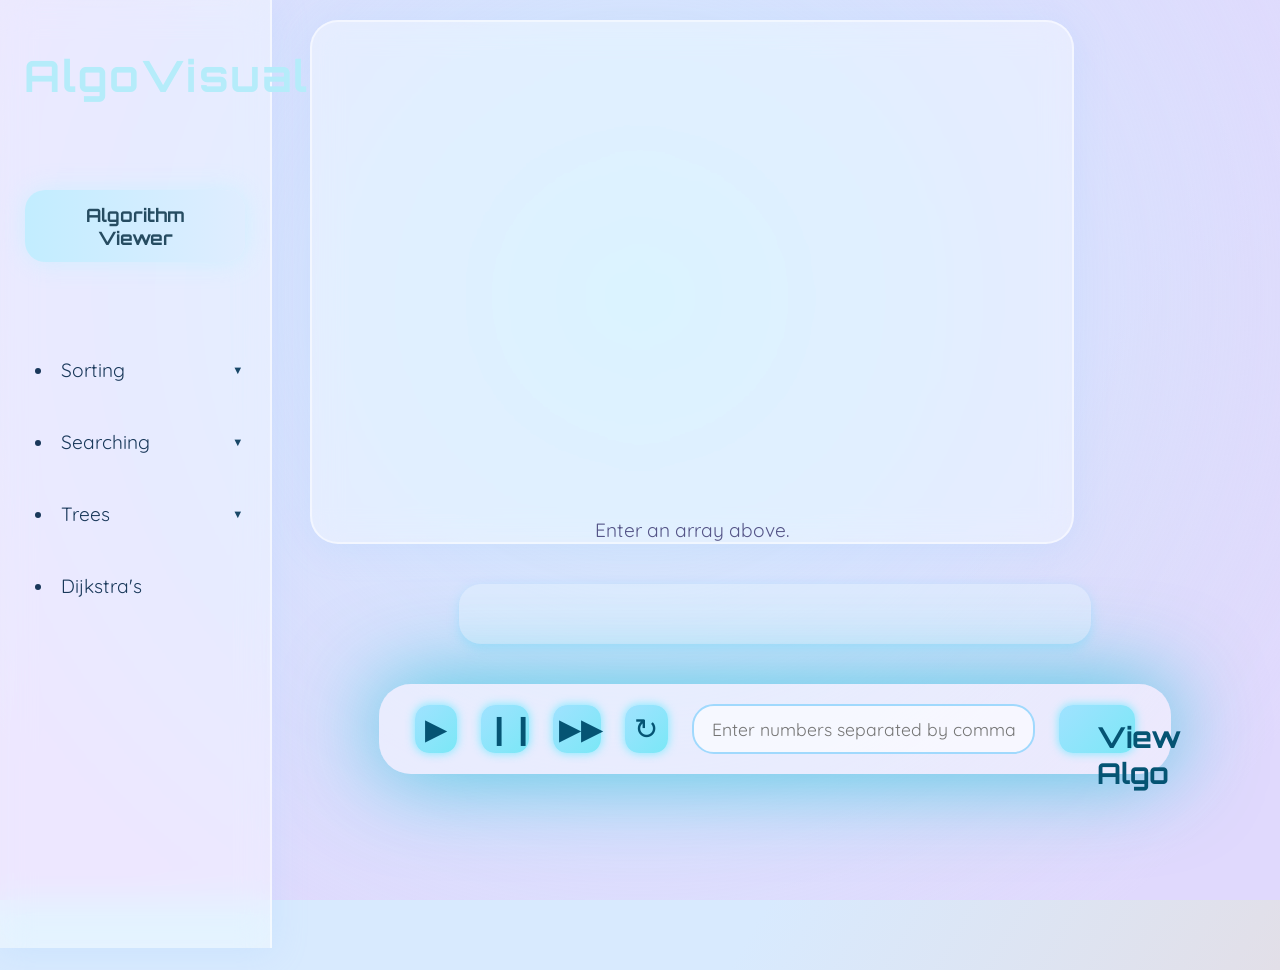
==== commit f22b7bd8: "first commit for this branch" ====
--- a/dropage.html
+++ b/dropage.html
@@ -2,1410 +2,968 @@
 <html lang="en">
   <head>
     <meta charset="UTF-8" />
-    <meta name="viewport" content="width=device-width, initial-scale=1.0" />
-    <title>AlgoViz Pro - Interactive Algorithm Visualizer</title>
+    <title>Futuristic Algorithm Visualizer</title>
+    <link
+      href="https://fonts.googleapis.com/css?family=Orbitron:700&display=swap"
+      rel="stylesheet"
+    />
+    <link
+      href="https://fonts.googleapis.com/css?family=Quicksand:500,700&display=swap"
+      rel="stylesheet"
+    />
     <style>
-      * {
+      /* Root colors and fonts */
+      :root {
+        --main-bg: linear-gradient(120deg, #d8eafe 70%, #e2dfe8 100%);
+        --card-bg: rgba(255, 255, 255, 0.25);
+        --glass-bg: rgba(255, 255, 255, 0.4);
+        --glass-border: rgba(255, 255, 255, 0.5);
+        --glass-shadow: 0 4px 32px 0 rgba(163, 208, 255, 0.25);
+        --neon-blue: #77e7ff;
+        --neon-green: #93e9be;
+        --periwinkle: #ccccff;
+        --accent-blue: #4da3d4;
+        --glow: 0 0 12px 3px #acdaff;
+        --font-head: "Orbitron", Arial, sans-serif;
+        --font-menu: "Quicksand", Arial, sans-serif;
+      }
+
+      /* Body setup */
+      body {
         margin: 0;
-        padding: 0;
-        box-sizing: border-box;
-      }
-
-      :root {
-        --primary: #667eea;
-        --secondary: #764ba2;
-        --accent: #f093fb;
-        --success: #4ade80;
-        --warning: #fbbf24;
-        --danger: #f87171;
-        --dark: #1e293b;
-        --light: #f1f5f9;
-        --glass: rgba(255, 255, 255, 0.1);
-        --glass-border: rgba(255, 255, 255, 0.2);
-      }
-
-      body {
-        font-family: "Inter", -apple-system, BlinkMacSystemFont, "Segoe UI",
-          sans-serif;
-        background: linear-gradient(135deg, #667eea 0%, #764ba2 100%);
         min-height: 100vh;
+        background: var(--main-bg);
+        font-family: var(--font-menu);
+        color: #19385a;
         overflow-x: hidden;
+      }
+
+      /* Background glow shape */
+      #main-bg {
+        position: fixed;
+        z-index: -2;
+        left: 0;
+        top: 0;
+        width: 100vw;
+        height: 100vh;
+        background: radial-gradient(
+          circle at center 33%,
+          #b0eafa33 0%,
+          #e0d9fd 88%
+        );
+      }
+
+      /* Sidebar styling for glass effect */
+      #sidebar {
+        width: 270px;
+        height: 100vh;
+        background: var(--glass-bg);
+        border-right: 2px solid var(--glass-border);
+        box-shadow: var(--glass-shadow);
+        backdrop-filter: blur(16px) saturate(150%);
+        -webkit-backdrop-filter: blur(16px) saturate(150%);
+        display: flex;
+        flex-direction: column;
+        align-items: flex-start;
+        padding-top: 48px;
+        position: fixed;
+        left: 0;
+        top: 0;
+        z-index: 2;
+        gap: 40px;
+      }
+
+      /* Sidebar header */
+      #sidebar h2 {
+        font-family: var(--font-head);
+        color: #b5ecfa;
+        font-size: 2.7rem;
+        font-weight: 700;
+        letter-spacing: 2px;
+        margin: 0 0 48px 24px;
+        text-shadow: var(--glow);
+        width: 100%;
+        text-align: left;
+      }
+
+      /* Sidebar tab buttons */
+      #sidebar .tab-btn {
+        background: linear-gradient(90deg, #c2edff 0%, #dfedff 100%);
+        border: none;
+        color: #264c61;
+        border-radius: 20px;
+        font-size: 1.15rem;
+        font-family: var(--font-head);
+        font-weight: 700;
+        padding: 13px 35px;
+        margin: 0 25px 40px 25px;
+        cursor: pointer;
+        box-shadow: 0 0 24px #b4f2ff77;
+        transition: box-shadow 0.17s, color 0.16s, background 0.14s;
+      }
+
+      /* Tab button active/hover style */
+      #sidebar .tab-btn:hover,
+      #sidebar .tab-btn.selected {
+        background: linear-gradient(100deg, #d7faff 30%, #cef5ff 100%);
+        color: #235684;
+        box-shadow: var(--glass-shadow);
+      }
+
+      /* Topics list styling */
+      #topics {
+        width: 95%;
+        margin: 0 auto;
+        padding-left: 0;
+      }
+
+      /* Topic items */
+      #topics > li {
+        font-family: var(--font-menu);
+        font-size: 1.2rem;
+        text-align: left;
+        margin: 0 0 16px 0;
+        padding: 16px 28px;
+        cursor: pointer;
+        border-radius: 18px;
+        list-style-type: disc;
+        list-style-position: inside;
+        background: none;
+        transition: background 0.2s ease;
+        user-select: none;
         position: relative;
       }
 
-      /* Animated background */
-      .bg-animation {
-        position: fixed;
-        width: 100%;
-        height: 100%;
-        top: 0;
-        left: 0;
-        z-index: -1;
-        overflow: hidden;
-      }
-
-      .bg-animation::before {
-        content: "";
+      /* Hover and selected */
+      #topics > li:hover,
+      #topics > li.selected {
+        background: rgba(255, 255, 255, 0.17);
+        color: #2a86aa;
+      }
+
+      /* Dropdown menus */
+      .dropdown > ul {
+        display: none;
+        margin: 0;
+        padding-left: 20px;
+        list-style-type: circle;
+      }
+      .dropdown.open > ul {
+        display: block;
+      }
+      .dropdown > ul > li {
+        padding-left: 12px;
+        margin-bottom: 6px;
+        font-weight: 500;
+        cursor: pointer;
+        border-radius: 14px;
+      }
+      .dropdown > ul > li:hover,
+      .dropdown > ul > li.selected {
+        background: rgba(255, 255, 255, 0.25);
+        color: #2d90c9;
+      }
+
+      /* Add arrow indicator for dropdown */
+      .dropdown::after {
+        content: "▼";
+        font-size: 0.7rem;
         position: absolute;
-        width: 200%;
-        height: 200%;
-        top: -50%;
-        left: -50%;
-        background: radial-gradient(
-          circle,
-          rgba(240, 147, 251, 0.4) 0%,
-          transparent 70%
-        );
-        animation: rotate 30s linear infinite;
-      }
-
-      .bg-animation::after {
-        content: "";
-        position: absolute;
-        width: 150%;
-        height: 150%;
-        bottom: -50%;
-        right: -50%;
-        background: radial-gradient(
-          circle,
-          rgba(102, 126, 234, 0.4) 0%,
-          transparent 70%
-        );
-        animation: rotate-reverse 25s linear infinite;
-      }
-
-      @keyframes rotate {
-        0% {
-          transform: rotate(0deg);
-        }
-        100% {
-          transform: rotate(360deg);
-        }
-      }
-
-      @keyframes rotate-reverse {
-        0% {
-          transform: rotate(360deg);
-        }
-        100% {
-          transform: rotate(0deg);
-        }
-      }
-
-      /* Floating particles */
-      .particle {
-        position: fixed;
-        pointer-events: none;
-        opacity: 0.5;
-        animation: float 20s infinite linear;
-      }
-
-      @keyframes float {
-        0% {
-          transform: translateY(100vh) translateX(0) rotate(0deg);
-          opacity: 0;
-        }
-        10% {
-          opacity: 0.5;
-        }
-        90% {
-          opacity: 0.5;
-        }
-        100% {
-          transform: translateY(-100vh) translateX(100px) rotate(720deg);
-          opacity: 0;
-        }
-      }
-
-      /* Header */
-      .header {
-        background: var(--glass);
-        backdrop-filter: blur(20px);
-        border-bottom: 1px solid var(--glass-border);
-        padding: 1.5rem 2rem;
-        display: flex;
-        justify-content: space-between;
-        align-items: center;
-        position: sticky;
-        top: 0;
-        z-index: 100;
-        box-shadow: 0 8px 32px rgba(0, 0, 0, 0.1);
-      }
-
-      .logo {
-        font-size: 2rem;
-        font-weight: 800;
-        background: linear-gradient(135deg, #fff, #f093fb);
-        -webkit-background-clip: text;
-        -webkit-text-fill-color: transparent;
-        background-clip: text;
-        letter-spacing: -1px;
-        display: flex;
-        align-items: center;
-        gap: 0.5rem;
-      }
-
-      .logo-icon {
-        width: 40px;
-        height: 40px;
-        background: linear-gradient(135deg, var(--accent), var(--primary));
-        border-radius: 12px;
-        display: flex;
-        align-items: center;
-        justify-content: center;
-        font-size: 1.5rem;
-        animation: pulse-glow 2s ease-in-out infinite;
-      }
-
-      @keyframes pulse-glow {
-        0%,
-        100% {
-          box-shadow: 0 0 20px rgba(240, 147, 251, 0.5);
-        }
-        50% {
-          box-shadow: 0 0 40px rgba(240, 147, 251, 0.8);
-        }
-      }
-
-      /* Main container */
-      .container {
-        max-width: 1400px;
-        margin: 2rem auto;
-        padding: 0 2rem;
-        display: grid;
-        grid-template-columns: 250px 1fr;
-        gap: 2rem;
-      }
-
-      /* Sidebar */
-      .sidebar {
-        background: var(--glass);
-        backdrop-filter: blur(20px);
-        border: 1px solid var(--glass-border);
-        border-radius: 20px;
-        padding: 1.5rem;
-        height: fit-content;
-        position: sticky;
-        top: 100px;
-        box-shadow: 0 8px 32px rgba(0, 0, 0, 0.1);
-      }
-
-      .sidebar h3 {
-        color: white;
-        margin-bottom: 1rem;
-        font-size: 1.2rem;
-        opacity: 0.9;
-      }
-
-      .algo-category {
-        margin-bottom: 1rem;
-      }
-
-      .category-title {
-        color: rgba(255, 255, 255, 0.7);
-        font-size: 0.9rem;
-        font-weight: 600;
-        margin-bottom: 0.5rem;
-        text-transform: uppercase;
-        letter-spacing: 1px;
-      }
-
-      .algo-btn {
-        width: 100%;
-        padding: 0.75rem 1rem;
-        background: rgba(255, 255, 255, 0.1);
-        border: 1px solid rgba(255, 255, 255, 0.2);
-        color: white;
-        border-radius: 10px;
-        cursor: pointer;
-        transition: all 0.3s cubic-bezier(0.4, 0, 0.2, 1);
-        margin-bottom: 0.5rem;
-        font-size: 0.95rem;
-        text-align: left;
-        position: relative;
-        overflow: hidden;
-      }
-
-      .algo-btn::before {
-        content: "";
-        position: absolute;
-        top: 0;
-        left: -100%;
-        width: 100%;
-        height: 100%;
-        background: linear-gradient(
-          90deg,
-          transparent,
-          rgba(255, 255, 255, 0.2),
-          transparent
-        );
-        transition: left 0.5s;
-      }
-
-      .algo-btn:hover {
-        transform: translateX(5px);
-        background: rgba(255, 255, 255, 0.2);
-        border-color: rgba(255, 255, 255, 0.4);
-        box-shadow: 0 4px 20px rgba(240, 147, 251, 0.3);
-      }
-
-      .algo-btn:hover::before {
-        left: 100%;
-      }
-
-      .algo-btn.active {
-        background: linear-gradient(135deg, var(--primary), var(--secondary));
-        border-color: transparent;
-        box-shadow: 0 4px 20px rgba(102, 126, 234, 0.5);
-      }
-
-      /* Main content */
-      .main-content {
-        background: var(--glass);
-        backdrop-filter: blur(20px);
-        border: 1px solid var(--glass-border);
-        border-radius: 20px;
-        padding: 2rem;
-        box-shadow: 0 8px 32px rgba(0, 0, 0, 0.1);
+        right: 20px;
+        top: 50%;
+        transform: translateY(-50%);
+        color: #194868;
+        user-select: none;
+        transition: transform 0.3s ease;
+      }
+      .dropdown.open::after {
+        transform: translateY(-50%) rotate(180deg);
+      }
+
+      /* Main content area */
+      main#visualizer {
+        margin-left: 270px;
+        min-height: 100vh;
+        padding: 20px 40px 50px 40px;
       }
 
       /* Visualization canvas */
-      .viz-container {
-        background: rgba(255, 255, 255, 0.05);
-        border-radius: 15px;
-        padding: 2rem;
-        margin-bottom: 2rem;
-        min-height: 400px;
-        position: relative;
-        overflow: hidden;
-        border: 1px solid rgba(255, 255, 255, 0.1);
-      }
-
-      .viz-canvas {
+      #viz {
+        width: 760px;
+        height: 370px;
+        background: var(--glass-bg);
+        border-radius: 28px;
+        border: 2px solid var(--glass-border);
+        box-shadow: 0 4px 32px 0 rgba(163, 208, 255, 0.25);
+        backdrop-filter: blur(15px) saturate(160%);
         display: flex;
         align-items: flex-end;
         justify-content: center;
-        gap: 8px;
-        min-height: 350px;
-        position: relative;
-      }
-
-      .array-bar {
+        margin-bottom: 40px;
+      }
+
+      /* Each bar container */
+      .bar-container {
         display: flex;
         flex-direction: column;
         align-items: center;
-        position: relative;
-        transition: all 0.3s cubic-bezier(0.4, 0, 0.2, 1);
-      }
-
+        margin: 0 7px;
+      }
+
+      /* Bar label */
+      .array-value {
+        font-family: var(--font-head);
+        font-size: 1.1rem;
+        margin-bottom: 8px;
+        text-shadow: 0 2px 8px #acdbf7;
+        letter-spacing: 1px;
+        min-width: 28px;
+        background: rgba(230, 250, 255, 0.5);
+        border-radius: 6px;
+        padding: 2px 7px;
+        text-align: center;
+        transition: background-color 0.3s, color 0.3s;
+      }
+
+      /* Bars */
       .bar {
-        width: 40px;
-        background: linear-gradient(180deg, var(--accent), var(--primary));
-        border-radius: 8px 8px 0 0;
-        position: relative;
-        transition: all 0.3s cubic-bezier(0.4, 0, 0.2, 1);
-        box-shadow: 0 4px 15px rgba(102, 126, 234, 0.3);
-      }
-
-      .bar.comparing {
-        background: linear-gradient(180deg, var(--warning), #f59e0b);
-        animation: pulse 0.5s ease-in-out;
-        box-shadow: 0 0 30px rgba(251, 191, 36, 0.6);
-      }
-
-      .bar.swapping {
-        background: linear-gradient(180deg, var(--danger), #ef4444);
-        animation: swap-animation 0.5s ease-in-out;
-        box-shadow: 0 0 30px rgba(248, 113, 113, 0.6);
-      }
-
-      .bar.sorted {
-        background: linear-gradient(180deg, var(--success), #22c55e);
-        animation: sorted-animation 0.5s ease-in-out;
-        box-shadow: 0 0 30px rgba(74, 222, 128, 0.6);
-      }
-
-      @keyframes pulse {
-        0%,
-        100% {
-          transform: scale(1);
-        }
-        50% {
-          transform: scale(1.1);
-        }
-      }
-
-      @keyframes swap-animation {
-        0% {
-          transform: translateY(0) rotate(0);
-        }
-        50% {
-          transform: translateY(-20px) rotate(5deg);
-        }
-        100% {
-          transform: translateY(0) rotate(0);
-        }
-      }
-
-      @keyframes sorted-animation {
-        0% {
-          transform: scale(1) translateY(0);
-        }
-        50% {
-          transform: scale(1.2) translateY(-10px);
-        }
-        100% {
-          transform: scale(1) translateY(0);
-        }
-      }
-
-      .bar-value {
-        color: white;
-        font-weight: 600;
+        width: 28px;
+        border-radius: 9px;
+        background: linear-gradient(
+          130deg,
+          #abe7fe 0%,
+          #b5fdfa 70%,
+          #edfff8 100%
+        );
+        box-shadow: 0 2px 9px 0 rgba(123, 206, 234, 0.7);
+        transition: height 0.4s ease, background-color 0.3s ease;
+      }
+
+      /* Highlighted bars */
+      .highlight {
+        background: linear-gradient(120deg, #80ffd3 0%, #67f9e7 100%);
+        box-shadow: 0 0 22px #38ffdc;
+      }
+      .swap {
+        background: #ff8e94;
+        box-shadow: 0 0 22px #ff5f66;
+      }
+
+      /* Step info message */
+      #step-info {
+        font-family: var(--font-menu);
         font-size: 1.1rem;
-        margin-top: 0.5rem;
-        padding: 0.25rem 0.5rem;
-        background: rgba(255, 255, 255, 0.1);
-        border-radius: 5px;
-        backdrop-filter: blur(10px);
-        transition: all 0.3s;
-      }
-
-      .bar-value.highlight {
-        background: rgba(251, 191, 36, 0.3);
-        transform: scale(1.2);
-      }
-
-      /* Controls */
-      .controls {
+        color: #317ca6;
+        max-width: 580px;
+        margin: 0 auto 40px auto;
+        padding: 12px 26px;
+        border-radius: 22px;
+        background: rgba(227, 244, 255, 0.44);
+        box-shadow: 0 4px 12px #9edefdb7;
+        text-align: center;
+        min-height: 36px;
+        user-select: none;
+      }
+
+      /* Control panel */
+      #controls {
+        max-width: 720px;
+        margin: 0 auto 40px auto;
         display: flex;
-        gap: 1rem;
-        margin-bottom: 2rem;
-        flex-wrap: wrap;
+        justify-content: center;
+        gap: 24px;
         align-items: center;
-      }
-
-      .control-btn {
-        padding: 0.75rem 1.5rem;
-        background: linear-gradient(135deg, var(--primary), var(--secondary));
+        background: var(--glass-bg);
+        border-radius: 32px;
+        padding: 20px 36px;
+        box-shadow: 0 0 88px 2px #00bcd4ab;
+      }
+      #controls button {
+        background: linear-gradient(135deg, #a0e2ff 0%, #7ee7f7 90%);
         border: none;
-        color: white;
-        border-radius: 10px;
+        border-radius: 14px;
+        width: 48px;
+        height: 48px;
         cursor: pointer;
-        font-weight: 600;
-        transition: all 0.3s cubic-bezier(0.4, 0, 0.2, 1);
-        position: relative;
-        overflow: hidden;
-        box-shadow: 0 4px 15px rgba(102, 126, 234, 0.3);
-      }
-
-      .control-btn::before {
-        content: "";
-        position: absolute;
-        top: 50%;
-        left: 50%;
-        width: 0;
-        height: 0;
-        border-radius: 50%;
+        user-select: none;
+        font-size: 1.8rem;
+        color: #055473;
+        transition: box-shadow 0.3s ease;
+        box-shadow: 0 0 8px 1px #4aeaff9a;
+      }
+      #controls button:hover {
+        box-shadow: 0 0 20px 4px #4aeaffda;
+      }
+      #controls input {
+        width: 360px;
+        font-size: 1.1rem;
+        padding: 12px 18px;
+        border-radius: 22px;
+        border: 2px solid #a0d9fd;
+        background: rgba(255, 255, 255, 0.6);
+        color: #315f74;
+        font-family: var(--font-menu);
+        user-select: all;
+      }
+
+      /* View Algo button */
+      #viewAlgoBtn {
+        background: linear-gradient(130deg, #95f6e1 0%, #68e3d6 100%);
+        border: none;
+        color: #0e605b;
+        font-weight: 700;
+        font-family: var(--font-head);
+        border-radius: 32px;
+        cursor: pointer;
+        padding: 14px 38px;
+        font-size: 1.15rem;
+        box-shadow: 0 0 28px #4aeaffbb;
+        transition: background-color 0.4s ease;
+      }
+      #viewAlgoBtn:hover {
+        background: linear-gradient(130deg, #68e3d6 0%, #4ac0bd 100%);
+      }
+
+      /* Information panel */
+      #algo-info {
+        max-width: 740px;
+        margin: 0 auto;
+        padding: 20px 24px;
+        background: var(--glass-bg);
+        border-radius: 28px;
+        box-shadow: 0 0 32px #58dff3aa;
+        color: #16677e;
+        font-family: var(--font-menu);
+      }
+      #algo-info h2 {
+        font-family: var(--font-head);
+        text-align: center;
+        margin-bottom: 16px;
+      }
+      #algo-info pre {
+        border-radius: 14px;
         background: rgba(255, 255, 255, 0.3);
-        transform: translate(-50%, -50%);
-        transition: width 0.6s, height 0.6s;
-      }
-
-      .control-btn:hover {
-        transform: translateY(-2px);
-        box-shadow: 0 6px 20px rgba(102, 126, 234, 0.4);
-      }
-
-      .control-btn:active::before {
-        width: 300px;
-        height: 300px;
-      }
-
-      .control-btn:disabled {
-        opacity: 0.5;
-        cursor: not-allowed;
-      }
-
-      .input-group {
-        display: flex;
-        gap: 0.5rem;
-        align-items: center;
-        flex: 1;
-        max-width: 400px;
-      }
-
-      .array-input {
-        flex: 1;
-        padding: 0.75rem 1rem;
-        background: rgba(255, 255, 255, 0.1);
-        border: 1px solid rgba(255, 255, 255, 0.2);
-        color: white;
-        border-radius: 10px;
-        font-size: 1rem;
-        transition: all 0.3s;
-      }
-
-      .array-input::placeholder {
-        color: rgba(255, 255, 255, 0.5);
-      }
-
-      .array-input:focus {
-        outline: none;
-        background: rgba(255, 255, 255, 0.15);
-        border-color: var(--accent);
-        box-shadow: 0 0 20px rgba(240, 147, 251, 0.3);
-      }
-
-      .speed-control {
-        display: flex;
-        align-items: center;
-        gap: 0.5rem;
-        color: white;
-      }
-
-      .speed-slider {
-        width: 100px;
-        height: 6px;
-        background: rgba(255, 255, 255, 0.2);
-        border-radius: 3px;
-        outline: none;
-        -webkit-appearance: none;
-      }
-
-      .speed-slider::-webkit-slider-thumb {
-        -webkit-appearance: none;
-        width: 18px;
-        height: 18px;
-        background: linear-gradient(135deg, var(--accent), var(--primary));
-        border-radius: 50%;
-        cursor: pointer;
-        box-shadow: 0 2px 10px rgba(240, 147, 251, 0.5);
-      }
-
-      /* Info panel */
-      .info-panel {
-        background: rgba(255, 255, 255, 0.05);
-        border-radius: 15px;
-        padding: 1.5rem;
-        margin-top: 2rem;
-        border: 1px solid rgba(255, 255, 255, 0.1);
-      }
-
-      .info-title {
-        color: white;
-        font-size: 1.5rem;
-        margin-bottom: 1rem;
-        font-weight: 700;
-      }
-
-      .info-description {
-        color: rgba(255, 255, 255, 0.8);
-        line-height: 1.6;
-        margin-bottom: 1rem;
-      }
-
-      .complexity-table {
-        background: rgba(255, 255, 255, 0.05);
-        border-radius: 10px;
-        padding: 1rem;
-        margin-top: 1rem;
-      }
-
-      .complexity-row {
-        display: flex;
-        justify-content: space-between;
-        padding: 0.5rem 0;
-        color: rgba(255, 255, 255, 0.9);
-        border-bottom: 1px solid rgba(255, 255, 255, 0.1);
-      }
-
-      .complexity-row:last-child {
-        border-bottom: none;
-      }
-
-      .code-snippet {
-        background: rgba(0, 0, 0, 0.3);
-        border-radius: 10px;
-        padding: 1rem;
-        margin-top: 1rem;
-        color: #f0f0f0;
-        font-family: "Courier New", monospace;
-        font-size: 0.9rem;
+        box-shadow: inset 0 0 8px #95f4ffaa;
+        padding: 22px 28px;
+        font-family: monospace;
         overflow-x: auto;
-        border: 1px solid rgba(255, 255, 255, 0.1);
-      }
-
-      /* Status message */
-      .status-message {
-        text-align: center;
-        color: white;
-        font-size: 1.1rem;
-        margin-top: 1rem;
-        padding: 1rem;
-        background: rgba(255, 255, 255, 0.1);
-        border-radius: 10px;
-        backdrop-filter: blur(10px);
-        min-height: 50px;
-        display: flex;
+      }
+
+      /* Modal styles */
+      .algo-modal {
+        position: fixed;
+        inset: 0;
+        background: rgba(200, 220, 255, 0.3);
+        display: none;
         align-items: center;
         justify-content: center;
-        transition: all 0.3s;
-      }
-
-      .status-message.success {
-        background: rgba(74, 222, 128, 0.2);
-        border: 1px solid rgba(74, 222, 128, 0.3);
-      }
-
-      .status-message.warning {
-        background: rgba(251, 191, 36, 0.2);
-        border: 1px solid rgba(251, 191, 36, 0.3);
+        backdrop-filter: blur(24px);
+        z-index: 10;
+      }
+      .algo-modal.show {
+        display: flex;
+      }
+      .algo-modal .modal-content {
+        background: linear-gradient(120deg, #dbf8fa 70%, #f7fcff 100%);
+        border-radius: 40px;
+        box-shadow: 0 0 40px #3ac7fc9c;
+        padding: 32px 42px;
+        max-width: 480px;
+        width: 90%;
+        position: relative;
+        font-family: var(--font-menu);
+        color: #1d4f70;
+      }
+      .algo-modal .modal-content h2 {
+        font-family: var(--font-head);
+        font-size: 2.4rem;
+        text-align: center;
+        margin-bottom: 24px;
+        text-shadow: 0 0 24px #53d9fc9a;
+      }
+      .algo-modal .modal-content pre {
+        background: rgba(255, 255, 255, 0.6);
+        border-radius: 18px;
+        padding: 18px 24px;
+        font-size: 1rem;
+        overflow-x: auto;
+      }
+      .algo-modal .modal-content p,
+      .algo-modal .modal-content ul {
+        font-size: 1.05rem;
+        line-height: 1.4;
+      }
+      .algo-modal .modal-content ul {
+        padding-left: 24px;
+        color: #0e5864;
+      }
+      .algo-modal .modal-content ul li {
+        margin-bottom: 8px;
+      }
+      .algo-modal .modal-close {
+        position: absolute;
+        top: 10px;
+        right: 14px;
+        width: 38px;
+        height: 38px;
+        font-weight: 900;
+        font-size: 1.8rem;
+        color: #08759c;
+        border-radius: 100%;
+        background: #d2f0ff;
+        cursor: pointer;
+        box-shadow: 0 0 18px #4fc9ff6f;
+        user-select: none;
+        border: none;
+      }
+      .algo-modal .modal-close:hover {
+        background: #98e1ff;
+        color: #01495b;
+        box-shadow: 0 0 26px #47ceff9c;
       }
 
       /* Responsive */
-      @media (max-width: 768px) {
-        .container {
-          grid-template-columns: 1fr;
-        }
-
-        .sidebar {
-          position: static;
-        }
-
-        .controls {
-          flex-direction: column;
-          align-items: stretch;
-        }
-
-        .input-group {
-          max-width: 100%;
+      @media (max-width: 840px) {
+        #sidebar {
+          width: 200px;
+        }
+        main#visualizer {
+          margin-left: 200px;
+        }
+        #viz {
+          width: 90vw;
+          height: 300px;
         }
       }
     </style>
   </head>
   <body>
-    <div class="bg-animation"></div>
-
-    <!-- Floating particles -->
-    <div id="particles"></div>
-
-    <header class="header">
-      <div class="logo">
-        <div class="logo-icon">📊</div>
-        AlgoViz Pro
+    <div id="main-bg"></div>
+
+    <!-- Sidebar -->
+    <nav id="sidebar">
+      <h2>AlgoVisual</h2>
+      <button class="tab-btn" id="algoTab">Algorithm Viewer</button>
+      <ul id="topics">
+        <li class="dropdown">
+          Sorting
+          <ul>
+            <li id="bubbleSortBtn">Bubble Sort</li>
+            <li id="mergeSortBtn">Merge Sort</li>
+            <li id="quickSortBtn">Quick Sort</li>
+          </ul>
+        </li>
+        <li class="dropdown">
+          Searching
+          <ul>
+            <li id="linearSearchBtn">Linear Search</li>
+            <li id="binarySearchBtn">Binary Search</li>
+          </ul>
+        </li>
+        <li class="dropdown">
+          Trees
+          <ul>
+            <li id="linearTreeBtn">Linear Tree</li>
+            <li id="binaryTreeBtn">Binary Tree</li>
+          </ul>
+        </li>
+        <li id="dijkstraBtn">Dijkstra's</li>
+      </ul>
+    </nav>
+
+    <!-- Main Visualizer -->
+    <main id="visualizer">
+      <div id="viz"></div>
+      <div id="step-info"></div>
+
+      <div id="controls">
+        <button title="Start" aria-label="Start Animation">&#9654;</button>
+        <button title="Pause" aria-label="Pause Animation">
+          &#10073;&#10073;
+        </button>
+        <button title="Step" aria-label="Step Animation">&#9654;&#9654;</button>
+        <button title="Reset" aria-label="Reset Animation">&#8635;</button>
+
+        <input
+          id="user-input"
+          aria-label="Input Array"
+          type="text"
+          placeholder="Enter numbers separated by commas (e.g., 3,5,1,9)"
+        />
+
+        <button id="viewAlgoBtn" aria-label="View Algorithm Details">
+          View Algo
+        </button>
       </div>
-      <div class="speed-control">
-        <span>Speed:</span>
-        <input
-          type="range"
-          class="speed-slider"
-          id="speedSlider"
-          min="100"
-          max="2000"
-          value="1000"
-        />
-        <span id="speedValue">1s</span>
+    </main>
+
+    <!-- Info Panel -->
+    <aside id="algo-info" aria-label="Algorithm Information" hidden>
+      <h2 id="algo-title">Algorithm Title</h2>
+      <pre id="algo-code" aria-label="Algorithm Code"></pre>
+      <p id="algo-desc">Algorithm description goes here.</p>
+    </aside>
+
+    <!-- Modal for Algorithm Details -->
+    <div
+      class="algo-modal"
+      id="algoModal"
+      role="dialog"
+      aria-modal="true"
+      aria-labelledby="algoModalTitle"
+      aria-describedby="algoModalDesc"
+      tabindex="-1"
+    >
+      <div class="modal-content">
+        <button class="modal-close" aria-label="Close">&times;</button>
+        <h2 id="algoModalTitle">Algorithm Info</h2>
+        <div id="algoModalDesc"></div>
       </div>
-    </header>
-
-    <div class="container">
-      <aside class="sidebar">
-        <h3>Algorithms</h3>
-
-        <div class="algo-category">
-          <div class="category-title">Sorting</div>
-          <button class="algo-btn active" data-algo="bubble">
-            Bubble Sort
-          </button>
-          <button class="algo-btn" data-algo="selection">Selection Sort</button>
-          <button class="algo-btn" data-algo="insertion">Insertion Sort</button>
-          <button class="algo-btn" data-algo="merge">Merge Sort</button>
-          <button class="algo-btn" data-algo="quick">Quick Sort</button>
-        </div>
-
-        <div class="algo-category">
-          <div class="category-title">Searching</div>
-          <button class="algo-btn" data-algo="linear">Linear Search</button>
-          <button class="algo-btn" data-algo="binary">Binary Search</button>
-        </div>
-      </aside>
-
-      <main class="main-content">
-        <div class="controls">
-          <div class="input-group">
-            <input
-              type="text"
-              class="array-input"
-              id="arrayInput"
-              placeholder="Enter numbers (e.g., 64,34,25,12,22)"
-            />
-            <button class="control-btn" id="generateBtn">Random</button>
-          </div>
-          <button class="control-btn" id="startBtn">▶ Start</button>
-          <button class="control-btn" id="pauseBtn">⏸ Pause</button>
-          <button class="control-btn" id="resetBtn">↺ Reset</button>
-        </div>
-
-        <div class="viz-container">
-          <div class="viz-canvas" id="vizCanvas"></div>
-          <div class="status-message" id="statusMessage">
-            Ready to visualize
-          </div>
-        </div>
-
-        <div class="info-panel">
-          <h2 class="info-title" id="algoTitle">Bubble Sort</h2>
-          <p class="info-description" id="algoDescription">
-            Bubble Sort is a simple sorting algorithm that repeatedly steps
-            through the list, compares adjacent elements and swaps them if they
-            are in the wrong order.
-          </p>
-
-          <div class="complexity-table">
-            <div class="complexity-row">
-              <span>Time Complexity (Best):</span>
-              <span id="timeBest">O(n)</span>
-            </div>
-            <div class="complexity-row">
-              <span>Time Complexity (Average):</span>
-              <span id="timeAvg">O(n²)</span>
-            </div>
-            <div class="complexity-row">
-              <span>Time Complexity (Worst):</span>
-              <span id="timeWorst">O(n²)</span>
-            </div>
-            <div class="complexity-row">
-              <span>Space Complexity:</span>
-              <span id="space">O(1)</span>
-            </div>
-          </div>
-
-          <pre class="code-snippet" id="codeSnippet">
-function bubbleSort(arr) {
-    for (let i = 0; i < arr.length - 1; i++) {
-        for (let j = 0; j < arr.length - i - 1; j++) {
-            if (arr[j] > arr[j + 1]) {
-                // Swap elements
-                [arr[j], arr[j + 1]] = [arr[j + 1], arr[j]];
+    </div>
+
+    <script>
+      // DOM elements
+      const viz = document.getElementById("viz");
+      const stepInfo = document.getElementById("step-info");
+      const userInput = document.getElementById("user-input");
+      const controls = document.querySelectorAll("#controls button");
+      const startBtn = controls[0];
+      const pauseBtn = controls[1];
+      const stepBtn = controls[2];
+      const resetBtn = controls[3];
+      const viewAlgoBtn = document.getElementById("viewAlgoBtn");
+      const modal = document.getElementById("algoModal");
+      const modalClose = modal.querySelector(".modal-close");
+      const algoModalTitle = document.getElementById("algoModalTitle");
+      const algoModalDesc = document.getElementById("algoModalDesc");
+      const algoTitle = document.getElementById("algo-title");
+      const algoCode = document.getElementById("algo-code");
+      const algoDesc = document.getElementById("algo-desc");
+
+      // State variables
+      let currentAlgorithm = null;
+      let arrayData = [];
+      let bubbleState = null;
+      let mergeState = null;
+      let timer = null;
+
+      // Utility functions
+      function clearTimer() {
+        if (timer) {
+          clearTimeout(timer);
+          timer = null;
+        }
+      }
+
+      function resetVisualization() {
+        clearTimer();
+        bubbleState = null;
+        mergeState = null;
+        drawArray(arrayData);
+        updateStepInfo("Visualization reset. Ready to start.");
+      }
+
+      function drawArray(arr, highlights = [], swaps = []) {
+        viz.innerHTML = "";
+        if (arr.length === 0) {
+          viz.textContent = "Enter an array above.";
+          viz.style.color = "#558";
+          viz.style.fontSize = "1.2rem";
+          viz.style.textAlign = "center";
+          viz.style.paddingTop = "150px";
+          return;
+        }
+        const maxVal = Math.max(...arr, 1);
+        viz.style.display = "flex";
+        viz.style.justifyContent = "center";
+        viz.style.alignItems = "flex-end";
+        viz.style.color = "";
+        viz.style.fontSize = "";
+        viz.style.paddingTop = "";
+        for (let i = 0; i < arr.length; i++) {
+          const container = document.createElement("div");
+          container.className = "bar-container";
+
+          const label = document.createElement("span");
+          label.className = "array-value";
+          label.textContent = arr[i];
+          if (swaps.includes(i)) label.classList.add("swap");
+          else if (highlights.includes(i)) label.classList.add("highlight");
+
+          const bar = document.createElement("div");
+          bar.className = "bar";
+          bar.style.height = (arr[i] / maxVal) * 90 + "%";
+          if (swaps.includes(i)) bar.classList.add("swap");
+          else if (highlights.includes(i)) bar.classList.add("highlight");
+
+          container.appendChild(label);
+          container.appendChild(bar);
+          viz.appendChild(container);
+        }
+      }
+
+      function updateStepInfo(text) {
+        stepInfo.textContent = text;
+      }
+
+      // Bubble Sort animation logic
+      async function animateSwap(el1, el2) {
+        return new Promise((resolve) => {
+          const rect1 = el1.getBoundingClientRect();
+          const rect2 = el2.getBoundingClientRect();
+          const dist = rect2.left - rect1.left;
+
+          el1.style.transition = "transform 0.4s ease";
+          el2.style.transition = "transform 0.4s ease";
+          el1.style.transform = `translateX(${dist}px)`;
+          el2.style.transform = `translateX(${-dist}px)`;
+
+          setTimeout(() => {
+            el1.style.transition = "";
+            el2.style.transition = "";
+            el1.style.transform = "";
+            el2.style.transform = "";
+            const p = el1.parentNode;
+            if (rect1.left < rect2.left) {
+              p.insertBefore(el2, el1);
+            } else {
+              p.insertBefore(el1, el2);
             }
-        }
-    }
-    return arr;
-}</pre
-          >
-        </div>
-      </main>
-    </div>
-
-    <script>
-      // Global variables
-      let array = [64, 34, 25, 12, 22, 11, 90];
-      let currentAlgorithm = "bubble";
-      let animationSpeed = 1000;
-      let isAnimating = false;
-      let isPaused = false;
-      let animationTimeouts = [];
-
-      // Algorithm information
-      const algorithmInfo = {
-        bubble: {
-          title: "Bubble Sort",
-          description:
-            "Bubble Sort is a simple sorting algorithm that repeatedly steps through the list, compares adjacent elements and swaps them if they are in the wrong order.",
-          timeBest: "O(n)",
-          timeAvg: "O(n²)",
-          timeWorst: "O(n²)",
-          space: "O(1)",
-          code: `function bubbleSort(arr) {
-    for (let i = 0; i < arr.length - 1; i++) {
-        for (let j = 0; j < arr.length - i - 1; j++) {
-            if (arr[j] > arr[j + 1]) {
-                // Swap elements
-                [arr[j], arr[j + 1]] = [arr[j + 1], arr[j]];
-            }
-        }
-    }
-    return arr;
-}`,
-        },
-        selection: {
-          title: "Selection Sort",
-          description:
-            "Selection Sort divides the input list into a sorted and an unsorted region, and repeatedly selects the smallest element from the unsorted region to add to the sorted region.",
-          timeBest: "O(n²)",
-          timeAvg: "O(n²)",
-          timeWorst: "O(n²)",
-          space: "O(1)",
-          code: `function selectionSort(arr) {
-    for (let i = 0; i < arr.length - 1; i++) {
-        let minIdx = i;
-        for (let j = i + 1; j < arr.length; j++) {
-            if (arr[j] < arr[minIdx]) {
-                minIdx = j;
-            }
-        }
-        if (minIdx !== i) {
-            [arr[i], arr[minIdx]] = [arr[minIdx], arr[i]];
-        }
-    }
-    return arr;
-}`,
-        },
-        insertion: {
-          title: "Insertion Sort",
-          description:
-            "Insertion Sort builds the final sorted array one item at a time. It is much less efficient on large lists than more advanced algorithms.",
-          timeBest: "O(n)",
-          timeAvg: "O(n²)",
-          timeWorst: "O(n²)",
-          space: "O(1)",
-          code: `function insertionSort(arr) {
-    for (let i = 1; i < arr.length; i++) {
-        let key = arr[i];
-        let j = i - 1;
-        while (j >= 0 && arr[j] > key) {
-            arr[j + 1] = arr[j];
-            j--;
-        }
-        arr[j + 1] = key;
-    }
-    return arr;
-}`,
-        },
-        merge: {
-          title: "Merge Sort",
-          description:
-            "Merge Sort is a divide-and-conquer algorithm that divides the list into smaller sublists, sorts them, and then merges them back together.",
-          timeBest: "O(n log n)",
-          timeAvg: "O(n log n)",
-          timeWorst: "O(n log n)",
-          space: "O(n)",
-          code: `function mergeSort(arr) {
-    if (arr.length <= 1) return arr;
-    
-    const mid = Math.floor(arr.length / 2);
-    const left = mergeSort(arr.slice(0, mid));
-    const right = mergeSort(arr.slice(mid));
-    
-    return merge(left, right);
-}
-
-function merge(left, right) {
-    let result = [];
-    let i = 0, j = 0;
-    
-    while (i < left.length && j < right.length) {
-        if (left[i] < right[j]) {
-            result.push(left[i++]);
+            resolve();
+          }, 400);
+        });
+      }
+
+      function startBubbleSort(stepMode = false) {
+        if (arrayData.length < 2) return;
+        bubbleState = {
+          arr: arrayData.slice(),
+          i: 0,
+          j: 0,
+          n: arrayData.length,
+          swapped: false,
+          stepMode,
+        };
+        clearTimer();
+        if (stepMode) bubbleSortStep();
+        else timer = setInterval(bubbleSortStep, 900);
+      }
+
+      async function bubbleSortStep() {
+        if (!bubbleState) return;
+        let s = bubbleState;
+        if (s.i >= s.n - 1) {
+          clearTimer();
+          drawArray(s.arr, [], [...Array(s.n).keys()]);
+          updateStepInfo("Bubble Sort Completed!");
+          return;
+        }
+        if (s.j < s.n - 1 - s.i) {
+          const bars = viz.querySelectorAll(".bar-container");
+          const el1 = bars[s.j];
+          const el2 = bars[s.j + 1];
+          let swappedNow = false;
+          if (s.arr[s.j] > s.arr[s.j + 1]) {
+            swappedNow = true;
+            await animateSwap(el1, el2);
+            [s.arr[s.j], s.arr[s.j + 1]] = [s.arr[s.j + 1], s.arr[s.j]];
+            s.swapped = true;
+          }
+          drawArray(s.arr, [s.j, s.j + 1], swappedNow ? [s.j, s.j + 1] : []);
+          updateStepInfo(
+            swappedNow
+              ? `Swapping ${s.arr[s.j]} and ${s.arr[s.j + 1]}`
+              : `Comparing ${s.arr[s.j]} and ${s.arr[s.j + 1]}`
+          );
+          s.j++;
+          if (s.stepMode) return;
         } else {
-            result.push(right[j++]);
-        }
-    }
-    
-    return result.concat(left.slice(i)).concat(right.slice(j));
-}`,
-        },
-        quick: {
-          title: "Quick Sort",
-          description:
-            "Quick Sort is a divide-and-conquer algorithm that picks a pivot element and partitions the array around it.",
-          timeBest: "O(n log n)",
-          timeAvg: "O(n log n)",
-          timeWorst: "O(n²)",
-          space: "O(log n)",
-          code: `function quickSort(arr, low = 0, high = arr.length - 1) {
-    if (low < high) {
-        const pivotIndex = partition(arr, low, high);
-        quickSort(arr, low, pivotIndex - 1);
-        quickSort(arr, pivotIndex + 1, high);
-    }
-    return arr;
-}
-
-function partition(arr, low, high) {
-    const pivot = arr[high];
-    let i = low - 1;
-    
-    for (let j = low; j < high; j++) {
-        if (arr[j] < pivot) {
-            i++;
-            [arr[i], arr[j]] = [arr[j], arr[i]];
-        }
-    }
-    
-    [arr[i + 1], arr[high]] = [arr[high], arr[i + 1]];
-    return i + 1;
-}`,
-        },
-        linear: {
-          title: "Linear Search",
-          description:
-            "Linear Search sequentially checks each element of the list until a match is found or the whole list has been searched.",
-          timeBest: "O(1)",
-          timeAvg: "O(n)",
-          timeWorst: "O(n)",
-          space: "O(1)",
-          code: `function linearSearch(arr, target) {
-    for (let i = 0; i < arr.length; i++) {
-        if (arr[i] === target) {
-            return i;
-        }
-    }
-    return -1;
-}`,
-        },
-        binary: {
-          title: "Binary Search",
-          description:
-            "Binary Search is a search algorithm that finds the position of a target value within a sorted array by repeatedly dividing the search interval in half.",
-          timeBest: "O(1)",
-          timeAvg: "O(log n)",
-          timeWorst: "O(log n)",
-          space: "O(1)",
-          code: `function binarySearch(arr, target) {
-    let left = 0;
-    let right = arr.length - 1;
-    
-    while (left <= right) {
-        const mid = Math.floor((left + right) / 2);
-        
-        if (arr[mid] === target) {
-            return mid;
-        } else if (arr[mid] < target) {
-            left = mid + 1;
-        } else {
-            right = mid - 1;
-        }
-    }
-    
-    return -1;
-}`,
-        },
-      };
-
-      // Initialize
-      document.addEventListener("DOMContentLoaded", () => {
-        createParticles();
-        renderArray();
-        updateAlgorithmInfo();
-
-        // Event listeners
-        document
-          .getElementById("startBtn")
-          .addEventListener("click", startAnimation);
-        document
-          .getElementById("pauseBtn")
-          .addEventListener("click", pauseAnimation);
-        document
-          .getElementById("resetBtn")
-          .addEventListener("click", resetAnimation);
-        document
-          .getElementById("generateBtn")
-          .addEventListener("click", generateRandomArray);
-        document
-          .getElementById("arrayInput")
-          .addEventListener("change", handleArrayInput);
-        document
-          .getElementById("speedSlider")
-          .addEventListener("input", handleSpeedChange);
-
-        // Algorithm buttons
-        document.querySelectorAll(".algo-btn").forEach((btn) => {
-          btn.addEventListener("click", (e) => {
+          if (!s.swapped) {
+            clearTimer();
+            drawArray(s.arr, [], [...Array(s.n).keys()]);
+            updateStepInfo("Bubble Sort Completed!");
+            return;
+          }
+          s.j = 0;
+          s.i++;
+          s.swapped = false;
+        }
+      }
+
+      // Merge Sort animation logic
+      function startMergeSort(stepMode = false) {
+        if (arrayData.length < 2) return;
+        mergeState = {
+          arr: arrayData.slice(),
+          displayArr: arrayData.slice(),
+          actions: [],
+          currentStep: 0,
+          highlights: [],
+          stepMode,
+        };
+        clearTimer();
+        mergeState.actions = [];
+        generateMergeActions(0, mergeState.arr.length - 1, mergeState.actions);
+        if (stepMode) mergeSortStep();
+        else timer = setInterval(mergeSortStep, 1000);
+      }
+      function generateMergeActions(start, end, actions) {
+        if (start >= end) return;
+        const mid = Math.floor((start + end) / 2);
+        generateMergeActions(start, mid, actions);
+        generateMergeActions(mid + 1, end, actions);
+        actions.push({ start, mid, end });
+      }
+      function mergeSortStep() {
+        if (!mergeState) return;
+        if (mergeState.currentStep >= mergeState.actions.length) {
+          clearTimer();
+          drawArray(
+            mergeState.displayArr,
+            [],
+            [...Array(mergeState.arr.length).keys()]
+          );
+          updateStepInfo("Merge Sort Completed!");
+          return;
+        }
+        const { start, mid, end } = mergeState.actions[mergeState.currentStep];
+        mergeState.highlights = [];
+        for (let k = start; k <= end; k++) mergeState.highlights.push(k);
+        updateStepInfo(
+          `Merging indices [${start} - ${mid}] and [${
+            mid + 1
+          } - ${end}]. Step ${mergeState.currentStep + 1} of ${
+            mergeState.actions.length
+          }`
+        );
+
+        const left = mergeState.displayArr.slice(start, mid + 1);
+        const right = mergeState.displayArr.slice(mid + 1, end + 1);
+
+        let i = 0,
+          j = 0;
+        const merged = [];
+        while (i < left.length && j < right.length) {
+          if (left[i] <= right[j]) merged.push(left[i++]);
+          else merged.push(right[j++]);
+        }
+        while (i < left.length) merged.push(left[i++]);
+        while (j < right.length) merged.push(right[j++]);
+
+        setTimeout(() => {
+          for (let k = 0; k < merged.length; k++) {
+            mergeState.displayArr[start + k] = merged[k];
+          }
+          mergeState.currentStep++;
+          mergeState.highlights = [];
+          drawArray(mergeState.displayArr, [], []);
+          if (mergeState.currentStep >= mergeState.actions.length) {
+            updateStepInfo("Merge Sort Completed!");
+            clearTimer();
+          }
+        }, 700);
+        if (mergeState.stepMode) mergeState.currentStep++;
+      }
+
+      // Dropdown menu expand/collapse on click
+      document.querySelectorAll("#topics .dropdown").forEach((dropdown) => {
+        dropdown.addEventListener("click", (e) => {
+          // Prevent event bubbling to parent clicks
+          e.stopPropagation();
+          // Close other open dropdowns except this
+          document.querySelectorAll("#topics .dropdown").forEach((d) => {
+            if (d !== dropdown) d.classList.remove("open");
+          });
+          dropdown.classList.toggle("open");
+        });
+      });
+
+      // Handle submenu item clicks to select algorithm
+      document
+        .querySelectorAll("#topics .dropdown > ul > li")
+        .forEach((item) => {
+          item.addEventListener("click", (e) => {
+            e.stopPropagation();
+            // Remove all selected classes first
             document
-              .querySelectorAll(".algo-btn")
-              .forEach((b) => b.classList.remove("active"));
-            e.target.classList.add("active");
-            currentAlgorithm = e.target.dataset.algo;
-            resetAnimation();
-            updateAlgorithmInfo();
+              .querySelectorAll("#topics li")
+              .forEach((li) => li.classList.remove("selected"));
+            // Add selected class to clicked submenu item
+            item.classList.add("selected");
+            currentAlgorithm = item.textContent.trim();
+            showAlgorithmInfo(currentAlgorithm);
+            resetVisualization();
           });
         });
+
+      // Single non-dropdown items selection
+      document
+        .querySelectorAll("#topics > li:not(.dropdown)")
+        .forEach((item) => {
+          item.addEventListener("click", (e) => {
+            e.stopPropagation();
+            document
+              .querySelectorAll("#topics li")
+              .forEach((li) => li.classList.remove("selected"));
+            item.classList.add("selected");
+            currentAlgorithm = item.textContent.trim();
+            showAlgorithmInfo(currentAlgorithm);
+            resetVisualization();
+          });
+        });
+
+      userInput.addEventListener("change", () => {
+        let input = userInput.value.trim();
+        if (!input) return;
+        arrayData = input
+          .split(",")
+          .map((x) => parseInt(x.trim()))
+          .filter((n) => !isNaN(n));
+        resetVisualization();
       });
 
-      // Create floating particles
-      function createParticles() {
-        const particlesContainer = document.getElementById("particles");
-        for (let i = 0; i < 20; i++) {
-          const particle = document.createElement("div");
-          particle.style.left = Math.random() * 100 + "%";
-          particle.style.width = Math.random() * 10 + 5 + "px";
-          particle.style.height = particle.style.width;
-          particle.style.background = `radial-gradient(circle, rgba(255, 255, 255, ${
-            Math.random() * 0.5 + 0.3
-          }), transparent)`;
-          particle.style.animationDelay = Math.random() * 20 + "s";
-          particle.style.animationDuration = Math.random() * 20 + 20 + "s";
-          particlesContainer.appendChild(particle);
-        }
-      }
-
-      // Render array
-      function renderArray(comparing = [], swapping = [], sorted = []) {
-        const canvas = document.getElementById("vizCanvas");
-        canvas.innerHTML = "";
-
-        const maxValue = Math.max(...array);
-
-        array.forEach((value, index) => {
-          const barContainer = document.createElement("div");
-          barContainer.className = "array-bar";
-
-          const bar = document.createElement("div");
-          bar.className = "bar";
-          const height = (value / maxValue) * 300;
-          bar.style.height = height + "px";
-
-          if (sorted.includes(index)) {
-            bar.classList.add("sorted");
-          } else if (swapping.includes(index)) {
-            bar.classList.add("swapping");
-          } else if (comparing.includes(index)) {
-            bar.classList.add("comparing");
-          }
-
-          const valueLabel = document.createElement("div");
-          valueLabel.className = "bar-value";
-          valueLabel.textContent = value;
-          if (comparing.includes(index) || swapping.includes(index)) {
-            valueLabel.classList.add("highlight");
-          }
-
-          barContainer.appendChild(bar);
-          barContainer.appendChild(valueLabel);
-          canvas.appendChild(barContainer);
-        });
-      }
-
-      // Update algorithm information
-      function updateAlgorithmInfo() {
-        const info = algorithmInfo[currentAlgorithm];
-        document.getElementById("algoTitle").textContent = info.title;
-        document.getElementById("algoDescription").textContent =
-          info.description;
-        document.getElementById("timeBest").textContent = info.timeBest;
-        document.getElementById("timeAvg").textContent = info.timeAvg;
-        document.getElementById("timeWorst").textContent = info.timeWorst;
-        document.getElementById("space").textContent = info.space;
-        document.getElementById("codeSnippet").textContent = info.code;
-      }
-
-      // Handle array input
-      function handleArrayInput(e) {
-        const input = e.target.value.trim();
-        if (input) {
-          const nums = input
-            .split(",")
-            .map((n) => parseInt(n.trim()))
-            .filter((n) => !isNaN(n));
-          if (nums.length > 0) {
-            array = nums.slice(0, 15); // Limit to 15 elements for visualization
-            resetAnimation();
-          }
-        }
-      }
-
-      // Generate random array
-      function generateRandomArray() {
-        const size = Math.floor(Math.random() * 8) + 8; // 8-15 elements
-        array = Array.from(
-          { length: size },
-          () => Math.floor(Math.random() * 99) + 1
-        );
-        document.getElementById("arrayInput").value = array.join(", ");
-        resetAnimation();
-      }
-
-      // Handle speed change
-      function handleSpeedChange(e) {
-        animationSpeed = 2100 - e.target.value; // Inverse for intuitive control
-        document.getElementById("speedValue").textContent =
-          (animationSpeed / 1000).toFixed(1) + "s";
-      }
-
-      // Animation controls
-      function startAnimation() {
-        if (isAnimating) return;
-
-        isAnimating = true;
-        isPaused = false;
-        document.getElementById("startBtn").disabled = true;
-        document.getElementById("statusMessage").textContent = "Sorting...";
-        document.getElementById("statusMessage").className =
-          "status-message warning";
-
-        switch (currentAlgorithm) {
-          case "bubble":
-            bubbleSort();
-            break;
-          case "selection":
-            selectionSort();
-            break;
-          case "insertion":
-            insertionSort();
-            break;
-          case "merge":
-            mergeSortAnimation();
-            break;
-          case "quick":
-            quickSortAnimation();
-            break;
-          case "linear":
-          case "binary":
-            searchAnimation();
-            break;
-        }
-      }
-
-      function pauseAnimation() {
-        isPaused = !isPaused;
-        document.getElementById("pauseBtn").textContent = isPaused
-          ? "▶ Resume"
-          : "⏸ Pause";
-      }
-
-      function resetAnimation() {
-        isAnimating = false;
-        isPaused = false;
-        animationTimeouts.forEach((timeout) => clearTimeout(timeout));
-        animationTimeouts = [];
-        document.getElementById("startBtn").disabled = false;
-        document.getElementById("pauseBtn").textContent = "⏸ Pause";
-        renderArray();
-        document.getElementById("statusMessage").textContent =
-          "Ready to visualize";
-        document.getElementById("statusMessage").className = "status-message";
-      }
-
-      // Bubble Sort Animation
-      async function bubbleSort() {
-        const arr = [...array];
-        const n = arr.length;
-        let sorted = [];
-
-        for (let i = 0; i < n - 1; i++) {
-          for (let j = 0; j < n - i - 1; j++) {
-            if (!isAnimating) return;
-            while (isPaused) {
-              await sleep(100);
-            }
-
-            renderArray([j, j + 1], [], sorted);
-            await sleep(animationSpeed);
-
-            if (arr[j] > arr[j + 1]) {
-              [arr[j], arr[j + 1]] = [arr[j + 1], arr[j]];
-              array = [...arr];
-              renderArray([], [j, j + 1], sorted);
-              await sleep(animationSpeed);
-            }
-          }
-          sorted.push(n - i - 1);
-        }
-        sorted.push(0);
-
-        finishAnimation(sorted);
-      }
-
-      // Selection Sort Animation
-      async function selectionSort() {
-        const arr = [...array];
-        const n = arr.length;
-        let sorted = [];
-
-        for (let i = 0; i < n - 1; i++) {
-          let minIdx = i;
-
-          for (let j = i + 1; j < n; j++) {
-            if (!isAnimating) return;
-            while (isPaused) {
-              await sleep(100);
-            }
-
-            renderArray([minIdx, j], [], sorted);
-            await sleep(animationSpeed);
-
-            if (arr[j] < arr[minIdx]) {
-              minIdx = j;
-            }
-          }
-
-          if (minIdx !== i) {
-            [arr[i], arr[minIdx]] = [arr[minIdx], arr[i]];
-            array = [...arr];
-            renderArray([], [i, minIdx], sorted);
-            await sleep(animationSpeed);
-          }
-
-          sorted.push(i);
-        }
-        sorted.push(n - 1);
-
-        finishAnimation(sorted);
-      }
-
-      // Insertion Sort Animation
-      async function insertionSort() {
-        const arr = [...array];
-        const n = arr.length;
-        let sorted = [0];
-
-        for (let i = 1; i < n; i++) {
-          let key = arr[i];
-          let j = i - 1;
-
-          while (j >= 0 && arr[j] > key) {
-            if (!isAnimating) return;
-            while (isPaused) {
-              await sleep(100);
-            }
-
-            renderArray([j, j + 1], [], sorted);
-            await sleep(animationSpeed);
-
-            arr[j + 1] = arr[j];
-            array = [...arr];
-            renderArray([], [j, j + 1], sorted);
-            await sleep(animationSpeed);
-
-            j--;
-          }
-
-          arr[j + 1] = key;
-          array = [...arr];
-          sorted.push(i);
-          renderArray([], [], sorted);
-          await sleep(animationSpeed);
-        }
-
-        finishAnimation(Array.from({ length: n }, (_, i) => i));
-      }
-
-      // Merge Sort Animation (simplified)
-      async function mergeSortAnimation() {
-        // For simplicity, we'll show a basic visualization
-        const arr = [...array];
-        const n = arr.length;
-
-        // Simulate merge sort with visual feedback
-        for (let size = 1; size < n; size *= 2) {
-          for (let start = 0; start < n - 1; start += 2 * size) {
-            if (!isAnimating) return;
-            while (isPaused) {
-              await sleep(100);
-            }
-
-            const mid = Math.min(start + size - 1, n - 1);
-            const end = Math.min(start + 2 * size - 1, n - 1);
-
-            // Highlight the subarrays being merged
-            const comparing = [];
-            for (let i = start; i <= end; i++) {
-              comparing.push(i);
-            }
-            renderArray(comparing, [], []);
-            await sleep(animationSpeed);
-
-            // Merge the subarrays
-            merge(arr, start, mid, end);
-            array = [...arr];
-            renderArray([], comparing, []);
-            await sleep(animationSpeed);
-          }
-        }
-
-        finishAnimation(Array.from({ length: n }, (_, i) => i));
-      }
-
-      function merge(arr, left, mid, right) {
-        const leftArr = arr.slice(left, mid + 1);
-        const rightArr = arr.slice(mid + 1, right + 1);
-
-        let i = 0,
-          j = 0,
-          k = left;
-
-        while (i < leftArr.length && j < rightArr.length) {
-          if (leftArr[i] <= rightArr[j]) {
-            arr[k++] = leftArr[i++];
-          } else {
-            arr[k++] = rightArr[j++];
-          }
-        }
-
-        while (i < leftArr.length) {
-          arr[k++] = leftArr[i++];
-        }
-
-        while (j < rightArr.length) {
-          arr[k++] = rightArr[j++];
-        }
-      }
-
-      // Quick Sort Animation (simplified)
-      async function quickSortAnimation() {
-        const arr = [...array];
-        await quickSortHelper(arr, 0, arr.length - 1);
-        finishAnimation(Array.from({ length: arr.length }, (_, i) => i));
-      }
-
-      async function quickSortHelper(arr, low, high) {
-        if (low < high) {
-          if (!isAnimating) return;
-          while (isPaused) {
-            await sleep(100);
-          }
-
-          const pivotIndex = await partition(arr, low, high);
-          await quickSortHelper(arr, low, pivotIndex - 1);
-          await quickSortHelper(arr, pivotIndex + 1, high);
-        }
-      }
-
-      async function partition(arr, low, high) {
-        const pivot = arr[high];
-        let i = low - 1;
-
-        renderArray([high], [], []);
-        await sleep(animationSpeed);
-
-        for (let j = low; j < high; j++) {
-          if (!isAnimating) return i + 1;
-          while (isPaused) {
-            await sleep(100);
-          }
-
-          renderArray([j, high], [], []);
-          await sleep(animationSpeed / 2);
-
-          if (arr[j] < pivot) {
-            i++;
-            [arr[i], arr[j]] = [arr[j], arr[i]];
-            array = [...arr];
-            renderArray([], [i, j], []);
-            await sleep(animationSpeed);
-          }
-        }
-
-        [arr[i + 1], arr[high]] = [arr[high], arr[i + 1]];
-        array = [...arr];
-        renderArray([], [i + 1, high], []);
-        await sleep(animationSpeed);
-
-        return i + 1;
-      }
-
-      // Search Animation
-      async function searchAnimation() {
-        const target = prompt("Enter a number to search:");
-        if (!target) return;
-
-        const targetNum = parseInt(target);
-        if (isNaN(targetNum)) {
-          alert("Please enter a valid number");
+      startBtn.addEventListener("click", () => {
+        if (!currentAlgorithm || !arrayData.length) {
+          alert("Please select an algorithm and enter valid input.");
           return;
         }
-
-        document.getElementById(
-          "statusMessage"
-        ).textContent = `Searching for ${targetNum}...`;
-
-        if (currentAlgorithm === "binary") {
-          // Sort array first for binary search
-          array.sort((a, b) => a - b);
-          renderArray();
-          await sleep(1000);
-        }
-
-        const index =
-          currentAlgorithm === "linear"
-            ? await linearSearch(targetNum)
-            : await binarySearch(targetNum);
-
-        if (index !== -1) {
-          renderArray([], [], [index]);
-          document.getElementById(
-            "statusMessage"
-          ).textContent = `Found ${targetNum} at index ${index}!`;
-          document.getElementById("statusMessage").className =
-            "status-message success";
+        if (currentAlgorithm.toLowerCase() === "bubble sort") startBubbleSort();
+        else if (currentAlgorithm.toLowerCase() === "merge sort")
+          startMergeSort();
+        else alert("Animation not yet implemented for this algorithm.");
+      });
+      pauseBtn.addEventListener("click", () => clearTimer());
+      stepBtn.addEventListener("click", () => {
+        if (!currentAlgorithm) return;
+        if (currentAlgorithm.toLowerCase() === "bubble sort") {
+          if (!bubbleState) startBubbleSort(true);
+          else bubbleSortStep();
+        } else if (currentAlgorithm.toLowerCase() === "merge sort") {
+          if (!mergeState) startMergeSort(true);
+          else mergeSortStep();
+        }
+      });
+      resetBtn.addEventListener("click", resetVisualization);
+
+      viewAlgoBtn.addEventListener("click", () => {
+        if (!currentAlgorithm) {
+          alert("Please select an algorithm first.");
+          return;
+        }
+        showModalInfo(currentAlgorithm);
+      });
+
+      // Modal controls
+      modalClose.addEventListener("click", () => {
+        modal.classList.remove("show");
+        document.body.classList.remove("modal-open");
+      });
+      modal.addEventListener("mousedown", (e) => {
+        if (e.target === modal) {
+          modal.classList.remove("show");
+          document.body.classList.remove("modal-open");
+        }
+      });
+
+      // Show algorithm info in side panel
+      function showAlgorithmInfo(algo) {
+        if (!algo) return;
+        if (algo.toLowerCase() === "bubble sort") {
+          algoTitle.textContent = "Bubble Sort";
+          algoDesc.textContent =
+            "Bubble Sort repeatedly compares adjacent elements and swaps if out of order.";
+          algoCode.textContent = `function bubbleSort(arr){
+  for(let i=0; i<arr.length-1; i++){
+    for(let j=0; j<arr.length-1-i; j++){
+      if(arr[j]>arr[j+1]){
+        [arr[j], arr[j+1]] = [arr[j+1], arr[j]];
+      }
+    }
+  }
+  return arr;
+}`;
+        } else if (algo.toLowerCase() === "merge sort") {
+          algoTitle.textContent = "Merge Sort";
+          algoDesc.textContent =
+            "Merge Sort divides the list, recursively sorts halves, and merges sorted halves.";
+          algoCode.textContent = `function mergeSort(arr){
+  if(arr.length<=1) return arr;
+  let mid = Math.floor(arr.length/2);
+  let left = mergeSort(arr.slice(0,mid));
+  let right = mergeSort(arr.slice(mid));
+  return merge(left,right);
+}
+function merge(left,right){
+  let res=[], i=0, j=0;
+  while(i<left.length && j<right.length){
+    if(left[i]<=right[j]) res.push(left[i++]);
+    else res.push(right[j++]);
+  }
+  return res.concat(left.slice(i)).concat(right.slice(j));
+}`;
         } else {
-          document.getElementById(
-            "statusMessage"
-          ).textContent = `${targetNum} not found in the array`;
-          document.getElementById("statusMessage").className = "status-message";
-        }
-
-        isAnimating = false;
-        document.getElementById("startBtn").disabled = false;
-      }
-
-      async function linearSearch(target) {
-        for (let i = 0; i < array.length; i++) {
-          if (!isAnimating) return -1;
-          while (isPaused) {
-            await sleep(100);
-          }
-
-          renderArray([i], [], []);
-          await sleep(animationSpeed);
-
-          if (array[i] === target) {
-            return i;
-          }
-        }
-        return -1;
-      }
-
-      async function binarySearch(target) {
-        let left = 0;
-        let right = array.length - 1;
-
-        while (left <= right) {
-          if (!isAnimating) return -1;
-          while (isPaused) {
-            await sleep(100);
-          }
-
-          const mid = Math.floor((left + right) / 2);
-
-          // Highlight search range
-          const range = [];
-          for (let i = left; i <= right; i++) {
-            range.push(i);
-          }
-          renderArray(range, [mid], []);
-          await sleep(animationSpeed);
-
-          if (array[mid] === target) {
-            return mid;
-          } else if (array[mid] < target) {
-            left = mid + 1;
-          } else {
-            right = mid - 1;
-          }
-        }
-
-        return -1;
-      }
-
-      // Finish animation
-      function finishAnimation(sortedIndices) {
-        renderArray([], [], sortedIndices);
-        document.getElementById("statusMessage").textContent =
-          "Sorting complete!";
-        document.getElementById("statusMessage").className =
-          "status-message success";
-        isAnimating = false;
-        document.getElementById("startBtn").disabled = false;
-      }
-
-      // Helper function
-      function sleep(ms) {
-        return new Promise((resolve) => setTimeout(resolve, ms));
-      }
+          algoTitle.textContent = algo;
+          algoDesc.textContent = "Description not available.";
+          algoCode.textContent = "Code not available.";
+        }
+      }
+
+      // Show algorithm info in modal (View Algo button)
+      function showModalInfo(algo) {
+        let title = "",
+          desc = "",
+          code = "";
+        if (algo.toLowerCase() === "bubble sort") {
+          title = "Bubble Sort";
+          desc =
+            "Bubble Sort repeatedly compares adjacent elements and swaps if out of order.";
+          code = `function bubbleSort(arr){
+  for(let i=0; i<arr.length-1; i++){
+    for(let j=0; j<arr.length-1-i; j++){
+      if(arr[j]>arr[j+1]){
+        [arr[j], arr[j+1]] = [arr[j+1], arr[j]];
+      }
+    }
+  }
+  return arr;
+}`;
+        } else if (algo.toLowerCase() === "merge sort") {
+          title = "Merge Sort";
+          desc =
+            "Merge Sort divides the list, recursively sorts halves, and merges sorted halves.";
+          code = `function mergeSort(arr){
+  if(arr.length<=1) return arr;
+  let mid = Math.floor(arr.length/2);
+  let left = mergeSort(arr.slice(0,mid));
+  let right = mergeSort(arr.slice(mid));
+  return merge(left,right);
+}
+function merge(left,right){
+  let res=[], i=0, j=0;
+  while(i<left.length && j<right.length){
+    if(left[i]<=right[j]) res.push(left[i++]);
+    else res.push(right[j++]);
+  }
+  return res.concat(left.slice(i)).concat(right.slice(j));
+}`;
+        } else {
+          title = algo;
+          desc = "Description not available.";
+          code = "Code not available.";
+        }
+        algoModalTitle.textContent = title;
+        algoModalDesc.innerHTML = `
+      <h3>About</h3>
+      <p>${desc}</p>
+      <h3>Algorithm Code</h3>
+      <pre>${code}</pre>
+    `;
+        modal.classList.add("show");
+        document.body.classList.add("modal-open");
+      }
+
+      // Initialize
+      drawArray([]);
     </script>
   </body>
 </html>
-className = 'particle'; particle.
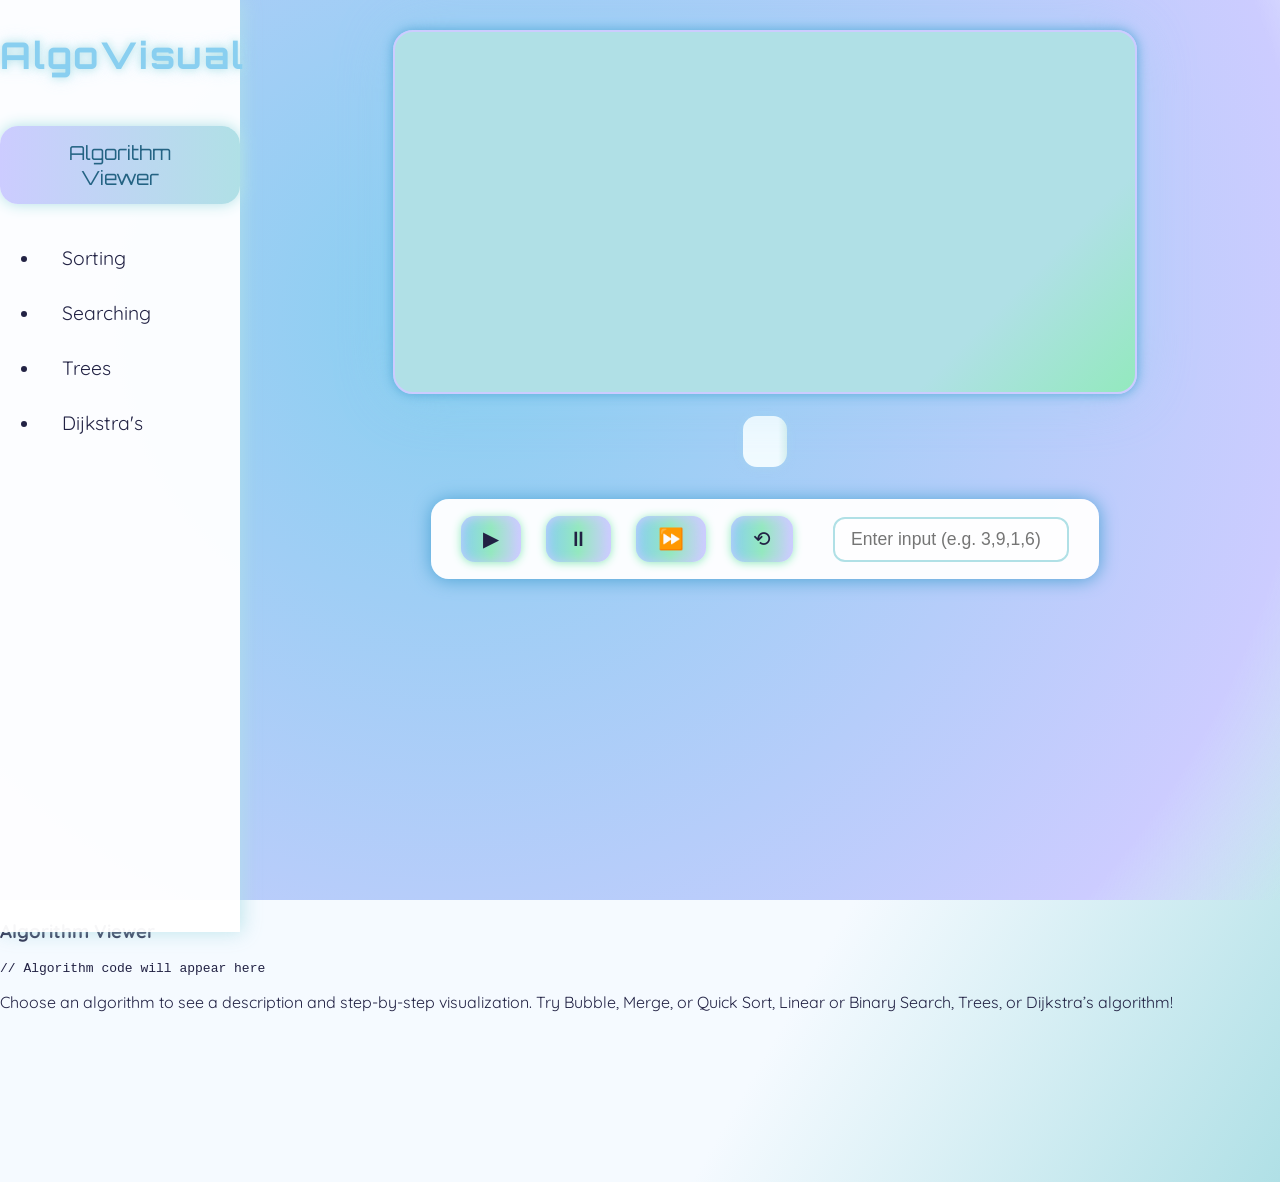
==== commit c1af0675: "test" ====
--- a/dropage.html
+++ b/dropage.html
@@ -12,958 +12,398 @@
       rel="stylesheet"
     />
     <style>
-      /* Root colors and fonts */
       :root {
-        --main-bg: linear-gradient(120deg, #d8eafe 70%, #e2dfe8 100%);
-        --card-bg: rgba(255, 255, 255, 0.25);
-        --glass-bg: rgba(255, 255, 255, 0.4);
-        --glass-border: rgba(255, 255, 255, 0.5);
-        --glass-shadow: 0 4px 32px 0 rgba(163, 208, 255, 0.25);
-        --neon-blue: #77e7ff;
-        --neon-green: #93e9be;
+        --main-bg: #f5faff;
+        --card-bg: rgba(255, 255, 255, 0.96);
+        --baby-blue: #89cff0;
+        --powder-blue: #b0e0e6;
         --periwinkle: #ccccff;
+        --seafoam-green: #93e9be;
         --accent-blue: #4da3d4;
-        --glow: 0 0 12px 3px #acdaff;
+        --shadow-green: #93e9be55;
+        --hover-blue: #b0e0e6;
+        --active-bg: #e8f9fc;
+        --active-border: #93e9be;
+        --subtopic-bg: #e1f3fc;
+        --subtopic-active: #89cff020;
+        --modal-bg: rgba(245, 250, 255, 0.98);
+        --glow: 0 0 8px #b0e0e6, 0 0 18px #89cff055;
         --font-head: "Orbitron", Arial, sans-serif;
         --font-menu: "Quicksand", Arial, sans-serif;
-      }
-
-      /* Body setup */
+        --step-bg: linear-gradient(90deg, #f0faff 80%, #d5eeef 100%);
+      }
       body {
         margin: 0;
+        background: linear-gradient(
+          120deg,
+          var(--main-bg) 70%,
+          var(--powder-blue) 100%
+        );
+        font-family: var(--font-menu);
+        color: #224;
         min-height: 100vh;
-        background: var(--main-bg);
-        font-family: var(--font-menu);
-        color: #19385a;
-        overflow-x: hidden;
-      }
-
-      /* Background glow shape */
+        overflow: hidden;
+      }
       #main-bg {
         position: fixed;
-        z-index: -2;
+        top: 0;
         left: 0;
-        top: 0;
         width: 100vw;
         height: 100vh;
+        z-index: -2;
         background: radial-gradient(
-          circle at center 33%,
-          #b0eafa33 0%,
-          #e0d9fd 88%
-        );
-      }
-
-      /* Sidebar styling for glass effect */
+          circle at 35% 35%,
+          var(--baby-blue) 0%,
+          var(--periwinkle) 85%,
+          transparent 100%
+        );
+      }
       #sidebar {
-        width: 270px;
+        width: 240px;
         height: 100vh;
-        background: var(--glass-bg);
-        border-right: 2px solid var(--glass-border);
-        box-shadow: var(--glass-shadow);
-        backdrop-filter: blur(16px) saturate(150%);
-        -webkit-backdrop-filter: blur(16px) saturate(150%);
+        background: var(--card-bg);
+        box-shadow: 2px 0 18px #b0e0e6cc;
         display: flex;
         flex-direction: column;
         align-items: flex-start;
-        padding-top: 48px;
+        justify-content: flex-start;
+        padding: 32px 0 0 0;
         position: fixed;
         left: 0;
         top: 0;
         z-index: 2;
-        gap: 40px;
-      }
-
-      /* Sidebar header */
+        gap: 32px;
+      }
       #sidebar h2 {
         font-family: var(--font-head);
-        color: #b5ecfa;
-        font-size: 2.7rem;
-        font-weight: 700;
+        color: var(--baby-blue);
+        font-size: 2.3rem;
+        font-weight: bold;
+        text-align: center;
         letter-spacing: 2px;
-        margin: 0 0 48px 24px;
+        margin: 0 auto 1rem auto;
         text-shadow: var(--glow);
         width: 100%;
-        text-align: left;
-      }
-
-      /* Sidebar tab buttons */
+      }
       #sidebar .tab-btn {
-        background: linear-gradient(90deg, #c2edff 0%, #dfedff 100%);
+        background: linear-gradient(
+          90deg,
+          var(--periwinkle),
+          var(--powder-blue)
+        );
         border: none;
-        color: #264c61;
-        border-radius: 20px;
-        font-size: 1.15rem;
+        color: #246383;
+        border-radius: 18px;
+        font-size: 1.21rem;
         font-family: var(--font-head);
-        font-weight: 700;
-        padding: 13px 35px;
-        margin: 0 25px 40px 25px;
         cursor: pointer;
-        box-shadow: 0 0 24px #b4f2ff77;
-        transition: box-shadow 0.17s, color 0.16s, background 0.14s;
-      }
-
-      /* Tab button active/hover style */
+        padding: 14px 36px;
+        box-shadow: 0 0 15px var(--powder-blue);
+        transition: background 0.18s, color 0.18s;
+        margin: 0 auto 0 auto;
+        display: block;
+      }
       #sidebar .tab-btn:hover,
       #sidebar .tab-btn.selected {
-        background: linear-gradient(100deg, #d7faff 30%, #cef5ff 100%);
-        color: #235684;
-        box-shadow: var(--glass-shadow);
-      }
-
-      /* Topics list styling */
+        background: linear-gradient(
+          90deg,
+          var(--baby-blue),
+          var(--powder-blue)
+        );
+        color: #224;
+        box-shadow: 0 0 22px var(--seafoam-green);
+      }
       #topics {
         width: 95%;
         margin: 0 auto;
-        padding-left: 0;
-      }
-
-      /* Topic items */
+      }
       #topics > li {
         font-family: var(--font-menu);
-        font-size: 1.2rem;
+        font-size: 1.21rem;
         text-align: left;
-        margin: 0 0 16px 0;
-        padding: 16px 28px;
+        margin-bottom: 11px;
+        padding: 10px 22px;
         cursor: pointer;
-        border-radius: 18px;
-        list-style-type: disc;
-        list-style-position: inside;
+        border-radius: 14px;
+        transition: background 0.15s, color 0.13s;
         background: none;
-        transition: background 0.2s ease;
-        user-select: none;
-        position: relative;
-      }
-
-      /* Hover and selected */
-      #topics > li:hover,
+      }
+      #topics > li:hover {
+        background: var(--hover-blue);
+        color: #246383;
+      }
       #topics > li.selected {
-        background: rgba(255, 255, 255, 0.17);
-        color: #2a86aa;
-      }
-
-      /* Dropdown menus */
+        background: var(--active-bg);
+        box-shadow: 0 0 13px var(--shadow-green);
+        color: #246383;
+        border: 2px solid var(--active-border);
+      }
       .dropdown > ul {
         display: none;
+        margin-top: 10px;
+        padding-left: 0;
+      }
+      .dropdown.open > ul {
+        display: flex;
+        flex-direction: column;
+        gap: 10px;
+        animation: dropdownAppear 0.18s cubic-bezier(0.23, 2, 0.45, 0.65)
+          alternate;
+      }
+      @keyframes dropdownAppear {
+        from {
+          transform: scaleY(0.7);
+          opacity: 0;
+        }
+        to {
+          transform: scaleY(1);
+          opacity: 1;
+        }
+      }
+      .dropdown > ul > li {
+        font-size: 1.08rem;
+        background: var(--subtopic-bg);
+        color: #215079;
         margin: 0;
-        padding-left: 20px;
-        list-style-type: circle;
-      }
-      .dropdown.open > ul {
-        display: block;
-      }
-      .dropdown > ul > li {
-        padding-left: 12px;
-        margin-bottom: 6px;
-        font-weight: 500;
+        padding: 15px 20px;
+        border-radius: 16px;
+        box-shadow: 0 0 11px var(--powder-blue) inset,
+          0 0 0px var(--accent-blue);
+        margin-bottom: 2px;
+        font-family: var(--font-head);
+        transition: background 0.17s, box-shadow 0.14s, color 0.15s;
         cursor: pointer;
-        border-radius: 14px;
-      }
-      .dropdown > ul > li:hover,
+      }
+      .dropdown > ul > li:hover {
+        background: var(--active-bg);
+        color: #00496b;
+        box-shadow: 0 0 17px var(--baby-blue) inset;
+      }
       .dropdown > ul > li.selected {
-        background: rgba(255, 255, 255, 0.25);
-        color: #2d90c9;
-      }
-
-      /* Add arrow indicator for dropdown */
-      .dropdown::after {
-        content: "▼";
-        font-size: 0.7rem;
-        position: absolute;
-        right: 20px;
-        top: 50%;
-        transform: translateY(-50%);
-        color: #194868;
-        user-select: none;
-        transition: transform 0.3s ease;
-      }
-      .dropdown.open::after {
-        transform: translateY(-50%) rotate(180deg);
-      }
-
-      /* Main content area */
-      main#visualizer {
-        margin-left: 270px;
+        background: var(--subtopic-active);
+        color: #0c466e;
+        box-shadow: 0 0 10px var(--seafoam-green) inset,
+          0 0 19px var(--powder-blue);
+      }
+      main#visualizer-area {
+        margin-left: 250px;
         min-height: 100vh;
-        padding: 20px 40px 50px 40px;
-      }
-
-      /* Visualization canvas */
-      #viz {
-        width: 760px;
-        height: 370px;
-        background: var(--glass-bg);
-        border-radius: 28px;
-        border: 2px solid var(--glass-border);
-        box-shadow: 0 4px 32px 0 rgba(163, 208, 255, 0.25);
-        backdrop-filter: blur(15px) saturate(160%);
-        display: flex;
-        align-items: flex-end;
-        justify-content: center;
-        margin-bottom: 40px;
-      }
-
-      /* Each bar container */
-      .bar-container {
         display: flex;
         flex-direction: column;
         align-items: center;
-        margin: 0 7px;
-      }
-
-      /* Bar label */
-      .array-value {
-        font-family: var(--font-head);
-        font-size: 1.1rem;
+        justify-content: flex-start;
+        position: relative;
+      }
+      #viz-canvas {
+        margin-top: 30px;
+        width: 740px;
+        height: 360px;
+        background: linear-gradient(
+          135deg,
+          var(--powder-blue) 80%,
+          var(--seafoam-green) 100%
+        );
+        box-shadow: 0 2px 60px #89cff055, 0 0 12px var(--accent-blue);
+        border-radius: 20px;
+        position: relative;
+        overflow: hidden;
+        border: 2px solid var(--periwinkle);
+        z-index: 1;
+        display: flex;
+        align-items: flex-end;
+        justify-content: flex-start;
+      }
+      .bar-container {
+        display: inline-flex;
+        flex-direction: column;
+        align-items: center;
+        margin: 0 12px;
+        justify-content: flex-end;
+      }
+      .array-label {
+        font-family: "Orbitron", Arial, sans-serif;
+        font-size: 1.22rem;
         margin-bottom: 8px;
-        text-shadow: 0 2px 8px #acdbf7;
-        letter-spacing: 1px;
+        text-shadow: 0 1px 5px #eef9fa;
+        letter-spacing: 2px;
+        transition: color 0.3s, font-weight 0.3s;
         min-width: 28px;
-        background: rgba(230, 250, 255, 0.5);
-        border-radius: 6px;
-        padding: 2px 7px;
         text-align: center;
-        transition: background-color 0.3s, color 0.3s;
-      }
-
-      /* Bars */
+        font-variant-numeric: tabular-nums;
+        border-radius: 5px;
+        padding: 1px 2px;
+        box-sizing: border-box;
+      }
       .bar {
         width: 28px;
-        border-radius: 9px;
+        min-height: 16px;
+        border-radius: 6px;
+        background: var(--baby-blue);
+        transition: background 0.3s, height 0.3s;
+      }
+      /* Color states for highlight and swap */
+      .label-highlight {
+        color: #25baaa !important;
+        font-weight: bold !important;
+        background: #e6fbf8;
+      }
+      .label-swap {
+        color: #e67a7a !important;
+        font-weight: bold !important;
+        background: #fff2f2;
+      }
+      .bar-highlight {
+        background: #93e9be !important;
+      }
+      .bar-swap {
+        background: #ffbab6 !important;
+      }
+      /* Step info styling */
+      #step-info {
+        text-align: center;
+        margin: 22px auto 10px auto;
+        color: #24577a;
+        font-family: "Quicksand", Arial, sans-serif;
+        background: var(--step-bg);
+        box-shadow: 0 1px 10px #b0e0e644;
+        border-radius: 14px;
+        font-size: 1.15rem;
+        letter-spacing: 1px;
+        max-width: 64vw;
+        padding: 9px 22px 10px 22px;
+        min-height: 32px;
+      }
+      #control-panel {
+        margin-top: 22px;
+        display: flex;
+        background: var(--card-bg);
+        border-radius: 18px;
+        padding: 17px 30px;
+        box-shadow: 0 1px 18px var(--accent-blue);
+        align-items: center;
+        gap: 20px;
+      }
+      #control-panel button {
         background: linear-gradient(
-          130deg,
-          #abe7fe 0%,
-          #b5fdfa 70%,
-          #edfff8 100%
-        );
-        box-shadow: 0 2px 9px 0 rgba(123, 206, 234, 0.7);
-        transition: height 0.4s ease, background-color 0.3s ease;
-      }
-
-      /* Highlighted bars */
-      .highlight {
-        background: linear-gradient(120deg, #80ffd3 0%, #67f9e7 100%);
-        box-shadow: 0 0 22px #38ffdc;
-      }
-      .swap {
-        background: #ff8e94;
-        box-shadow: 0 0 22px #ff5f66;
-      }
-
-      /* Step info message */
-      #step-info {
-        font-family: var(--font-menu);
+          90deg,
+          var(--baby-blue),
+          var(--seafoam-green),
+          var(--periwinkle)
+        );
+        color: #224;
+        border: none;
+        font-size: 1.3rem;
+        padding: 11px 22px;
+        border-radius: 14px;
+        margin-right: 5px;
+        box-shadow: 0 1px 10px var(--seafoam-green),
+          0 1px 12px var(--periwinkle) inset;
+        cursor: pointer;
+        outline: none;
+        transition: transform 0.13s cubic-bezier(0.3, 1.3, 0.6, 1.2),
+          box-shadow 0.15s;
+      }
+      #control-panel button:hover {
+        transform: scale(1.1);
+        box-shadow: 0 0 22px var(--baby-blue),
+          0 2px 16px var(--seafoam-green) inset;
+        color: #222;
+      }
+      #user-input {
+        background: #fff7;
+        color: #224;
+        border: 2px solid var(--powder-blue);
+        border-radius: 12px;
+        padding: 10px 16px;
         font-size: 1.1rem;
-        color: #317ca6;
-        max-width: 580px;
-        margin: 0 auto 40px auto;
-        padding: 12px 26px;
-        border-radius: 22px;
-        background: rgba(227, 244, 255, 0.44);
-        box-shadow: 0 4px 12px #9edefdb7;
-        text-align: center;
-        min-height: 36px;
-        user-select: none;
-      }
-
-      /* Control panel */
-      #controls {
-        max-width: 720px;
-        margin: 0 auto 40px auto;
-        display: flex;
-        justify-content: center;
-        gap: 24px;
-        align-items: center;
-        background: var(--glass-bg);
-        border-radius: 32px;
-        padding: 20px 36px;
-        box-shadow: 0 0 88px 2px #00bcd4ab;
-      }
-      #controls button {
-        background: linear-gradient(135deg, #a0e2ff 0%, #7ee7f7 90%);
-        border: none;
-        border-radius: 14px;
-        width: 48px;
-        height: 48px;
-        cursor: pointer;
-        user-select: none;
-        font-size: 1.8rem;
-        color: #055473;
-        transition: box-shadow 0.3s ease;
-        box-shadow: 0 0 8px 1px #4aeaff9a;
-      }
-      #controls button:hover {
-        box-shadow: 0 0 20px 4px #4aeaffda;
-      }
-      #controls input {
-        width: 360px;
-        font-size: 1.1rem;
-        padding: 12px 18px;
-        border-radius: 22px;
-        border: 2px solid #a0d9fd;
-        background: rgba(255, 255, 255, 0.6);
-        color: #315f74;
-        font-family: var(--font-menu);
-        user-select: all;
-      }
-
-      /* View Algo button */
-      #viewAlgoBtn {
-        background: linear-gradient(130deg, #95f6e1 0%, #68e3d6 100%);
-        border: none;
-        color: #0e605b;
-        font-weight: 700;
-        font-family: var(--font-head);
-        border-radius: 32px;
-        cursor: pointer;
-        padding: 14px 38px;
-        font-size: 1.15rem;
-        box-shadow: 0 0 28px #4aeaffbb;
-        transition: background-color 0.4s ease;
-      }
-      #viewAlgoBtn:hover {
-        background: linear-gradient(130deg, #68e3d6 0%, #4ac0bd 100%);
-      }
-
-      /* Information panel */
-      #algo-info {
-        max-width: 740px;
-        margin: 0 auto;
-        padding: 20px 24px;
-        background: var(--glass-bg);
-        border-radius: 28px;
-        box-shadow: 0 0 32px #58dff3aa;
-        color: #16677e;
-        font-family: var(--font-menu);
-      }
-      #algo-info h2 {
-        font-family: var(--font-head);
-        text-align: center;
-        margin-bottom: 16px;
-      }
-      #algo-info pre {
-        border-radius: 14px;
-        background: rgba(255, 255, 255, 0.3);
-        box-shadow: inset 0 0 8px #95f4ffaa;
-        padding: 22px 28px;
-        font-family: monospace;
-        overflow-x: auto;
-      }
-
-      /* Modal styles */
-      .algo-modal {
-        position: fixed;
-        inset: 0;
-        background: rgba(200, 220, 255, 0.3);
-        display: none;
-        align-items: center;
-        justify-content: center;
-        backdrop-filter: blur(24px);
-        z-index: 10;
-      }
-      .algo-modal.show {
-        display: flex;
-      }
-      .algo-modal .modal-content {
-        background: linear-gradient(120deg, #dbf8fa 70%, #f7fcff 100%);
-        border-radius: 40px;
-        box-shadow: 0 0 40px #3ac7fc9c;
-        padding: 32px 42px;
-        max-width: 480px;
-        width: 90%;
-        position: relative;
-        font-family: var(--font-menu);
-        color: #1d4f70;
-      }
-      .algo-modal .modal-content h2 {
-        font-family: var(--font-head);
-        font-size: 2.4rem;
-        text-align: center;
-        margin-bottom: 24px;
-        text-shadow: 0 0 24px #53d9fc9a;
-      }
-      .algo-modal .modal-content pre {
-        background: rgba(255, 255, 255, 0.6);
-        border-radius: 18px;
-        padding: 18px 24px;
-        font-size: 1rem;
-        overflow-x: auto;
-      }
-      .algo-modal .modal-content p,
-      .algo-modal .modal-content ul {
-        font-size: 1.05rem;
-        line-height: 1.4;
-      }
-      .algo-modal .modal-content ul {
-        padding-left: 24px;
-        color: #0e5864;
-      }
-      .algo-modal .modal-content ul li {
-        margin-bottom: 8px;
-      }
-      .algo-modal .modal-close {
-        position: absolute;
-        top: 10px;
-        right: 14px;
-        width: 38px;
-        height: 38px;
-        font-weight: 900;
-        font-size: 1.8rem;
-        color: #08759c;
-        border-radius: 100%;
-        background: #d2f0ff;
-        cursor: pointer;
-        box-shadow: 0 0 18px #4fc9ff6f;
-        user-select: none;
-        border: none;
-      }
-      .algo-modal .modal-close:hover {
-        background: #98e1ff;
-        color: #01495b;
-        box-shadow: 0 0 26px #47ceff9c;
-      }
-
-      /* Responsive */
-      @media (max-width: 840px) {
-        #sidebar {
-          width: 200px;
-        }
-        main#visualizer {
-          margin-left: 200px;
-        }
-        #viz {
-          width: 90vw;
-          height: 300px;
-        }
+        outline: none;
+        margin-left: 15px;
+        width: 200px;
+      }
+      #user-input:focus {
+        box-shadow: 0 0 12px var(--seafoam-green);
+        border-color: var(--seafoam-green);
       }
     </style>
   </head>
   <body>
     <div id="main-bg"></div>
-
-    <!-- Sidebar -->
     <nav id="sidebar">
       <h2>AlgoVisual</h2>
       <button class="tab-btn" id="algoTab">Algorithm Viewer</button>
       <ul id="topics">
-        <li class="dropdown">
+        <li class="dropdown" onclick="toggleDropdown(this)">
           Sorting
           <ul>
-            <li id="bubbleSortBtn">Bubble Sort</li>
-            <li id="mergeSortBtn">Merge Sort</li>
-            <li id="quickSortBtn">Quick Sort</li>
+            <li onclick="activateSubtopic(this)">Bubble Sort</li>
+            <li onclick="activateSubtopic(this)">Merge Sort</li>
+            <li onclick="activateSubtopic(this)">Quick Sort</li>
           </ul>
         </li>
-        <li class="dropdown">
+        <li class="dropdown" onclick="toggleDropdown(this)">
           Searching
           <ul>
-            <li id="linearSearchBtn">Linear Search</li>
-            <li id="binarySearchBtn">Binary Search</li>
+            <li onclick="activateSubtopic(this)">Linear Search</li>
+            <li onclick="activateSubtopic(this)">Binary Search</li>
           </ul>
         </li>
-        <li class="dropdown">
+        <li class="dropdown" onclick="toggleDropdown(this)">
           Trees
           <ul>
-            <li id="linearTreeBtn">Linear Tree</li>
-            <li id="binaryTreeBtn">Binary Tree</li>
+            <li onclick="activateSubtopic(this)">Linear Tree</li>
+            <li onclick="activateSubtopic(this)">Binary Tree</li>
           </ul>
         </li>
-        <li id="dijkstraBtn">Dijkstra's</li>
+        <li onclick="activateSubtopic(this)">Dijkstra's</li>
       </ul>
     </nav>
-
-    <!-- Main Visualizer -->
-    <main id="visualizer">
-      <div id="viz"></div>
+    <main id="visualizer-area">
+      <div id="viz-canvas"></div>
       <div id="step-info"></div>
-
-      <div id="controls">
-        <button title="Start" aria-label="Start Animation">&#9654;</button>
-        <button title="Pause" aria-label="Pause Animation">
-          &#10073;&#10073;
-        </button>
-        <button title="Step" aria-label="Step Animation">&#9654;&#9654;</button>
-        <button title="Reset" aria-label="Reset Animation">&#8635;</button>
-
+      <div id="control-panel">
+        <button title="Start">▶</button>
+        <button title="Pause">⏸</button>
+        <button title="Step">⏩</button>
+        <button title="Reset">⟲</button>
         <input
+          type="text"
           id="user-input"
-          aria-label="Input Array"
-          type="text"
-          placeholder="Enter numbers separated by commas (e.g., 3,5,1,9)"
+          placeholder="Enter input (e.g. 3,9,1,6)"
         />
-
-        <button id="viewAlgoBtn" aria-label="View Algorithm Details">
-          View Algo
-        </button>
       </div>
     </main>
-
-    <!-- Info Panel -->
-    <aside id="algo-info" aria-label="Algorithm Information" hidden>
-      <h2 id="algo-title">Algorithm Title</h2>
-      <pre id="algo-code" aria-label="Algorithm Code"></pre>
-      <p id="algo-desc">Algorithm description goes here.</p>
+    <aside id="info-panel">
+      <h3 id="algo-title">Algorithm Viewer</h3>
+      <pre id="algo-code">// Algorithm code will appear here</pre>
+      <p id="algo-desc">
+        Choose an algorithm to see a description and step-by-step visualization.
+        Try Bubble, Merge, or Quick Sort, Linear or Binary Search, Trees, or
+        Dijkstra’s algorithm!
+      </p>
+      <canvas id="complexity-chart"></canvas>
     </aside>
-
-    <!-- Modal for Algorithm Details -->
-    <div
-      class="algo-modal"
-      id="algoModal"
-      role="dialog"
-      aria-modal="true"
-      aria-labelledby="algoModalTitle"
-      aria-describedby="algoModalDesc"
-      tabindex="-1"
-    >
-      <div class="modal-content">
-        <button class="modal-close" aria-label="Close">&times;</button>
-        <h2 id="algoModalTitle">Algorithm Info</h2>
-        <div id="algoModalDesc"></div>
-      </div>
-    </div>
-
     <script>
-      // DOM elements
-      const viz = document.getElementById("viz");
-      const stepInfo = document.getElementById("step-info");
-      const userInput = document.getElementById("user-input");
-      const controls = document.querySelectorAll("#controls button");
-      const startBtn = controls[0];
-      const pauseBtn = controls[1];
-      const stepBtn = controls[2];
-      const resetBtn = controls[3];
-      const viewAlgoBtn = document.getElementById("viewAlgoBtn");
-      const modal = document.getElementById("algoModal");
-      const modalClose = modal.querySelector(".modal-close");
-      const algoModalTitle = document.getElementById("algoModalTitle");
-      const algoModalDesc = document.getElementById("algoModalDesc");
-      const algoTitle = document.getElementById("algo-title");
-      const algoCode = document.getElementById("algo-code");
-      const algoDesc = document.getElementById("algo-desc");
-
-      // State variables
-      let currentAlgorithm = null;
-      let arrayData = [];
-      let bubbleState = null;
-      let mergeState = null;
-      let timer = null;
-
-      // Utility functions
-      function clearTimer() {
-        if (timer) {
-          clearTimeout(timer);
-          timer = null;
-        }
-      }
-
-      function resetVisualization() {
-        clearTimer();
-        bubbleState = null;
-        mergeState = null;
-        drawArray(arrayData);
-        updateStepInfo("Visualization reset. Ready to start.");
-      }
-
-      function drawArray(arr, highlights = [], swaps = []) {
-        viz.innerHTML = "";
-        if (arr.length === 0) {
-          viz.textContent = "Enter an array above.";
-          viz.style.color = "#558";
-          viz.style.fontSize = "1.2rem";
-          viz.style.textAlign = "center";
-          viz.style.paddingTop = "150px";
-          return;
-        }
-        const maxVal = Math.max(...arr, 1);
-        viz.style.display = "flex";
-        viz.style.justifyContent = "center";
-        viz.style.alignItems = "flex-end";
-        viz.style.color = "";
-        viz.style.fontSize = "";
-        viz.style.paddingTop = "";
-        for (let i = 0; i < arr.length; i++) {
-          const container = document.createElement("div");
-          container.className = "bar-container";
-
-          const label = document.createElement("span");
-          label.className = "array-value";
-          label.textContent = arr[i];
-          if (swaps.includes(i)) label.classList.add("swap");
-          else if (highlights.includes(i)) label.classList.add("highlight");
-
-          const bar = document.createElement("div");
-          bar.className = "bar";
-          bar.style.height = (arr[i] / maxVal) * 90 + "%";
-          if (swaps.includes(i)) bar.classList.add("swap");
-          else if (highlights.includes(i)) bar.classList.add("highlight");
-
-          container.appendChild(label);
-          container.appendChild(bar);
-          viz.appendChild(container);
-        }
-      }
-
-      function updateStepInfo(text) {
-        stepInfo.textContent = text;
-      }
-
-      // Bubble Sort animation logic
-      async function animateSwap(el1, el2) {
-        return new Promise((resolve) => {
-          const rect1 = el1.getBoundingClientRect();
-          const rect2 = el2.getBoundingClientRect();
-          const dist = rect2.left - rect1.left;
-
-          el1.style.transition = "transform 0.4s ease";
-          el2.style.transition = "transform 0.4s ease";
-          el1.style.transform = `translateX(${dist}px)`;
-          el2.style.transform = `translateX(${-dist}px)`;
-
-          setTimeout(() => {
-            el1.style.transition = "";
-            el2.style.transition = "";
-            el1.style.transform = "";
-            el2.style.transform = "";
-            const p = el1.parentNode;
-            if (rect1.left < rect2.left) {
-              p.insertBefore(el2, el1);
-            } else {
-              p.insertBefore(el1, el2);
-            }
-            resolve();
-          }, 400);
+      function toggleDropdown(el) {
+        document.querySelectorAll(".dropdown").forEach((li) => {
+          if (li !== el) li.classList.remove("open");
         });
-      }
-
-      function startBubbleSort(stepMode = false) {
-        if (arrayData.length < 2) return;
-        bubbleState = {
-          arr: arrayData.slice(),
-          i: 0,
-          j: 0,
-          n: arrayData.length,
-          swapped: false,
-          stepMode,
-        };
-        clearTimer();
-        if (stepMode) bubbleSortStep();
-        else timer = setInterval(bubbleSortStep, 900);
-      }
-
-      async function bubbleSortStep() {
-        if (!bubbleState) return;
-        let s = bubbleState;
-        if (s.i >= s.n - 1) {
-          clearTimer();
-          drawArray(s.arr, [], [...Array(s.n).keys()]);
-          updateStepInfo("Bubble Sort Completed!");
-          return;
-        }
-        if (s.j < s.n - 1 - s.i) {
-          const bars = viz.querySelectorAll(".bar-container");
-          const el1 = bars[s.j];
-          const el2 = bars[s.j + 1];
-          let swappedNow = false;
-          if (s.arr[s.j] > s.arr[s.j + 1]) {
-            swappedNow = true;
-            await animateSwap(el1, el2);
-            [s.arr[s.j], s.arr[s.j + 1]] = [s.arr[s.j + 1], s.arr[s.j]];
-            s.swapped = true;
-          }
-          drawArray(s.arr, [s.j, s.j + 1], swappedNow ? [s.j, s.j + 1] : []);
-          updateStepInfo(
-            swappedNow
-              ? `Swapping ${s.arr[s.j]} and ${s.arr[s.j + 1]}`
-              : `Comparing ${s.arr[s.j]} and ${s.arr[s.j + 1]}`
-          );
-          s.j++;
-          if (s.stepMode) return;
-        } else {
-          if (!s.swapped) {
-            clearTimer();
-            drawArray(s.arr, [], [...Array(s.n).keys()]);
-            updateStepInfo("Bubble Sort Completed!");
-            return;
-          }
-          s.j = 0;
-          s.i++;
-          s.swapped = false;
-        }
-      }
-
-      // Merge Sort animation logic
-      function startMergeSort(stepMode = false) {
-        if (arrayData.length < 2) return;
-        mergeState = {
-          arr: arrayData.slice(),
-          displayArr: arrayData.slice(),
-          actions: [],
-          currentStep: 0,
-          highlights: [],
-          stepMode,
-        };
-        clearTimer();
-        mergeState.actions = [];
-        generateMergeActions(0, mergeState.arr.length - 1, mergeState.actions);
-        if (stepMode) mergeSortStep();
-        else timer = setInterval(mergeSortStep, 1000);
-      }
-      function generateMergeActions(start, end, actions) {
-        if (start >= end) return;
-        const mid = Math.floor((start + end) / 2);
-        generateMergeActions(start, mid, actions);
-        generateMergeActions(mid + 1, end, actions);
-        actions.push({ start, mid, end });
-      }
-      function mergeSortStep() {
-        if (!mergeState) return;
-        if (mergeState.currentStep >= mergeState.actions.length) {
-          clearTimer();
-          drawArray(
-            mergeState.displayArr,
-            [],
-            [...Array(mergeState.arr.length).keys()]
-          );
-          updateStepInfo("Merge Sort Completed!");
-          return;
-        }
-        const { start, mid, end } = mergeState.actions[mergeState.currentStep];
-        mergeState.highlights = [];
-        for (let k = start; k <= end; k++) mergeState.highlights.push(k);
-        updateStepInfo(
-          `Merging indices [${start} - ${mid}] and [${
-            mid + 1
-          } - ${end}]. Step ${mergeState.currentStep + 1} of ${
-            mergeState.actions.length
-          }`
-        );
-
-        const left = mergeState.displayArr.slice(start, mid + 1);
-        const right = mergeState.displayArr.slice(mid + 1, end + 1);
-
-        let i = 0,
-          j = 0;
-        const merged = [];
-        while (i < left.length && j < right.length) {
-          if (left[i] <= right[j]) merged.push(left[i++]);
-          else merged.push(right[j++]);
-        }
-        while (i < left.length) merged.push(left[i++]);
-        while (j < right.length) merged.push(right[j++]);
-
-        setTimeout(() => {
-          for (let k = 0; k < merged.length; k++) {
-            mergeState.displayArr[start + k] = merged[k];
-          }
-          mergeState.currentStep++;
-          mergeState.highlights = [];
-          drawArray(mergeState.displayArr, [], []);
-          if (mergeState.currentStep >= mergeState.actions.length) {
-            updateStepInfo("Merge Sort Completed!");
-            clearTimer();
-          }
-        }, 700);
-        if (mergeState.stepMode) mergeState.currentStep++;
-      }
-
-      // Dropdown menu expand/collapse on click
-      document.querySelectorAll("#topics .dropdown").forEach((dropdown) => {
-        dropdown.addEventListener("click", (e) => {
-          // Prevent event bubbling to parent clicks
-          e.stopPropagation();
-          // Close other open dropdowns except this
-          document.querySelectorAll("#topics .dropdown").forEach((d) => {
-            if (d !== dropdown) d.classList.remove("open");
-          });
-          dropdown.classList.toggle("open");
-        });
-      });
-
-      // Handle submenu item clicks to select algorithm
-      document
-        .querySelectorAll("#topics .dropdown > ul > li")
-        .forEach((item) => {
-          item.addEventListener("click", (e) => {
-            e.stopPropagation();
-            // Remove all selected classes first
-            document
-              .querySelectorAll("#topics li")
-              .forEach((li) => li.classList.remove("selected"));
-            // Add selected class to clicked submenu item
-            item.classList.add("selected");
-            currentAlgorithm = item.textContent.trim();
-            showAlgorithmInfo(currentAlgorithm);
-            resetVisualization();
-          });
-        });
-
-      // Single non-dropdown items selection
-      document
-        .querySelectorAll("#topics > li:not(.dropdown)")
-        .forEach((item) => {
-          item.addEventListener("click", (e) => {
-            e.stopPropagation();
-            document
-              .querySelectorAll("#topics li")
-              .forEach((li) => li.classList.remove("selected"));
-            item.classList.add("selected");
-            currentAlgorithm = item.textContent.trim();
-            showAlgorithmInfo(currentAlgorithm);
-            resetVisualization();
-          });
-        });
-
-      userInput.addEventListener("change", () => {
-        let input = userInput.value.trim();
-        if (!input) return;
-        arrayData = input
-          .split(",")
-          .map((x) => parseInt(x.trim()))
-          .filter((n) => !isNaN(n));
-        resetVisualization();
-      });
-
-      startBtn.addEventListener("click", () => {
-        if (!currentAlgorithm || !arrayData.length) {
-          alert("Please select an algorithm and enter valid input.");
-          return;
-        }
-        if (currentAlgorithm.toLowerCase() === "bubble sort") startBubbleSort();
-        else if (currentAlgorithm.toLowerCase() === "merge sort")
-          startMergeSort();
-        else alert("Animation not yet implemented for this algorithm.");
-      });
-      pauseBtn.addEventListener("click", () => clearTimer());
-      stepBtn.addEventListener("click", () => {
-        if (!currentAlgorithm) return;
-        if (currentAlgorithm.toLowerCase() === "bubble sort") {
-          if (!bubbleState) startBubbleSort(true);
-          else bubbleSortStep();
-        } else if (currentAlgorithm.toLowerCase() === "merge sort") {
-          if (!mergeState) startMergeSort(true);
-          else mergeSortStep();
-        }
-      });
-      resetBtn.addEventListener("click", resetVisualization);
-
-      viewAlgoBtn.addEventListener("click", () => {
-        if (!currentAlgorithm) {
-          alert("Please select an algorithm first.");
-          return;
-        }
-        showModalInfo(currentAlgorithm);
-      });
-
-      // Modal controls
-      modalClose.addEventListener("click", () => {
-        modal.classList.remove("show");
-        document.body.classList.remove("modal-open");
-      });
-      modal.addEventListener("mousedown", (e) => {
-        if (e.target === modal) {
-          modal.classList.remove("show");
-          document.body.classList.remove("modal-open");
-        }
-      });
-
-      // Show algorithm info in side panel
-      function showAlgorithmInfo(algo) {
-        if (!algo) return;
-        if (algo.toLowerCase() === "bubble sort") {
-          algoTitle.textContent = "Bubble Sort";
-          algoDesc.textContent =
-            "Bubble Sort repeatedly compares adjacent elements and swaps if out of order.";
-          algoCode.textContent = `function bubbleSort(arr){
-  for(let i=0; i<arr.length-1; i++){
-    for(let j=0; j<arr.length-1-i; j++){
-      if(arr[j]>arr[j+1]){
-        [arr[j], arr[j+1]] = [arr[j+1], arr[j]];
-      }
-    }
-  }
-  return arr;
-}`;
-        } else if (algo.toLowerCase() === "merge sort") {
-          algoTitle.textContent = "Merge Sort";
-          algoDesc.textContent =
-            "Merge Sort divides the list, recursively sorts halves, and merges sorted halves.";
-          algoCode.textContent = `function mergeSort(arr){
-  if(arr.length<=1) return arr;
-  let mid = Math.floor(arr.length/2);
-  let left = mergeSort(arr.slice(0,mid));
-  let right = mergeSort(arr.slice(mid));
-  return merge(left,right);
-}
-function merge(left,right){
-  let res=[], i=0, j=0;
-  while(i<left.length && j<right.length){
-    if(left[i]<=right[j]) res.push(left[i++]);
-    else res.push(right[j++]);
-  }
-  return res.concat(left.slice(i)).concat(right.slice(j));
-}`;
-        } else {
-          algoTitle.textContent = algo;
-          algoDesc.textContent = "Description not available.";
-          algoCode.textContent = "Code not available.";
-        }
-      }
-
-      // Show algorithm info in modal (View Algo button)
-      function showModalInfo(algo) {
-        let title = "",
-          desc = "",
-          code = "";
-        if (algo.toLowerCase() === "bubble sort") {
-          title = "Bubble Sort";
-          desc =
-            "Bubble Sort repeatedly compares adjacent elements and swaps if out of order.";
-          code = `function bubbleSort(arr){
-  for(let i=0; i<arr.length-1; i++){
-    for(let j=0; j<arr.length-1-i; j++){
-      if(arr[j]>arr[j+1]){
-        [arr[j], arr[j+1]] = [arr[j+1], arr[j]];
-      }
-    }
-  }
-  return arr;
-}`;
-        } else if (algo.toLowerCase() === "merge sort") {
-          title = "Merge Sort";
-          desc =
-            "Merge Sort divides the list, recursively sorts halves, and merges sorted halves.";
-          code = `function mergeSort(arr){
-  if(arr.length<=1) return arr;
-  let mid = Math.floor(arr.length/2);
-  let left = mergeSort(arr.slice(0,mid));
-  let right = mergeSort(arr.slice(mid));
-  return merge(left,right);
-}
-function merge(left,right){
-  let res=[], i=0, j=0;
-  while(i<left.length && j<right.length){
-    if(left[i]<=right[j]) res.push(left[i++]);
-    else res.push(right[j++]);
-  }
-  return res.concat(left.slice(i)).concat(right.slice(j));
-}`;
-        } else {
-          title = algo;
-          desc = "Description not available.";
-          code = "Code not available.";
-        }
-        algoModalTitle.textContent = title;
-        algoModalDesc.innerHTML = `
-      <h3>About</h3>
-      <p>${desc}</p>
-      <h3>Algorithm Code</h3>
-      <pre>${code}</pre>
-    `;
-        modal.classList.add("show");
-        document.body.classList.add("modal-open");
-      }
-
-      // Initialize
-      drawArray([]);
+        el.classList.toggle("open");
+      }
+      function activateSubtopic(elem) {
+        document
+          .querySelectorAll(".dropdown ul li, #topics > li")
+          .forEach((li) => li.classList.remove("selected"));
+        elem.classList.add("selected");
+      }
+      document.getElementById("algoTab").onclick = function () {
+        document.getElementById("algoModal").classList.add("show");
+        document.getElementById("algoTab").classList.add("selected");
+      };
+      function closeModal() {
+        document.getElementById("algoModal").classList.remove("show");
+        document.getElementById("algoTab").classList.remove("selected");
+      }
     </script>
+    <script type="module" src="main.js"></script>
   </body>
 </html>
